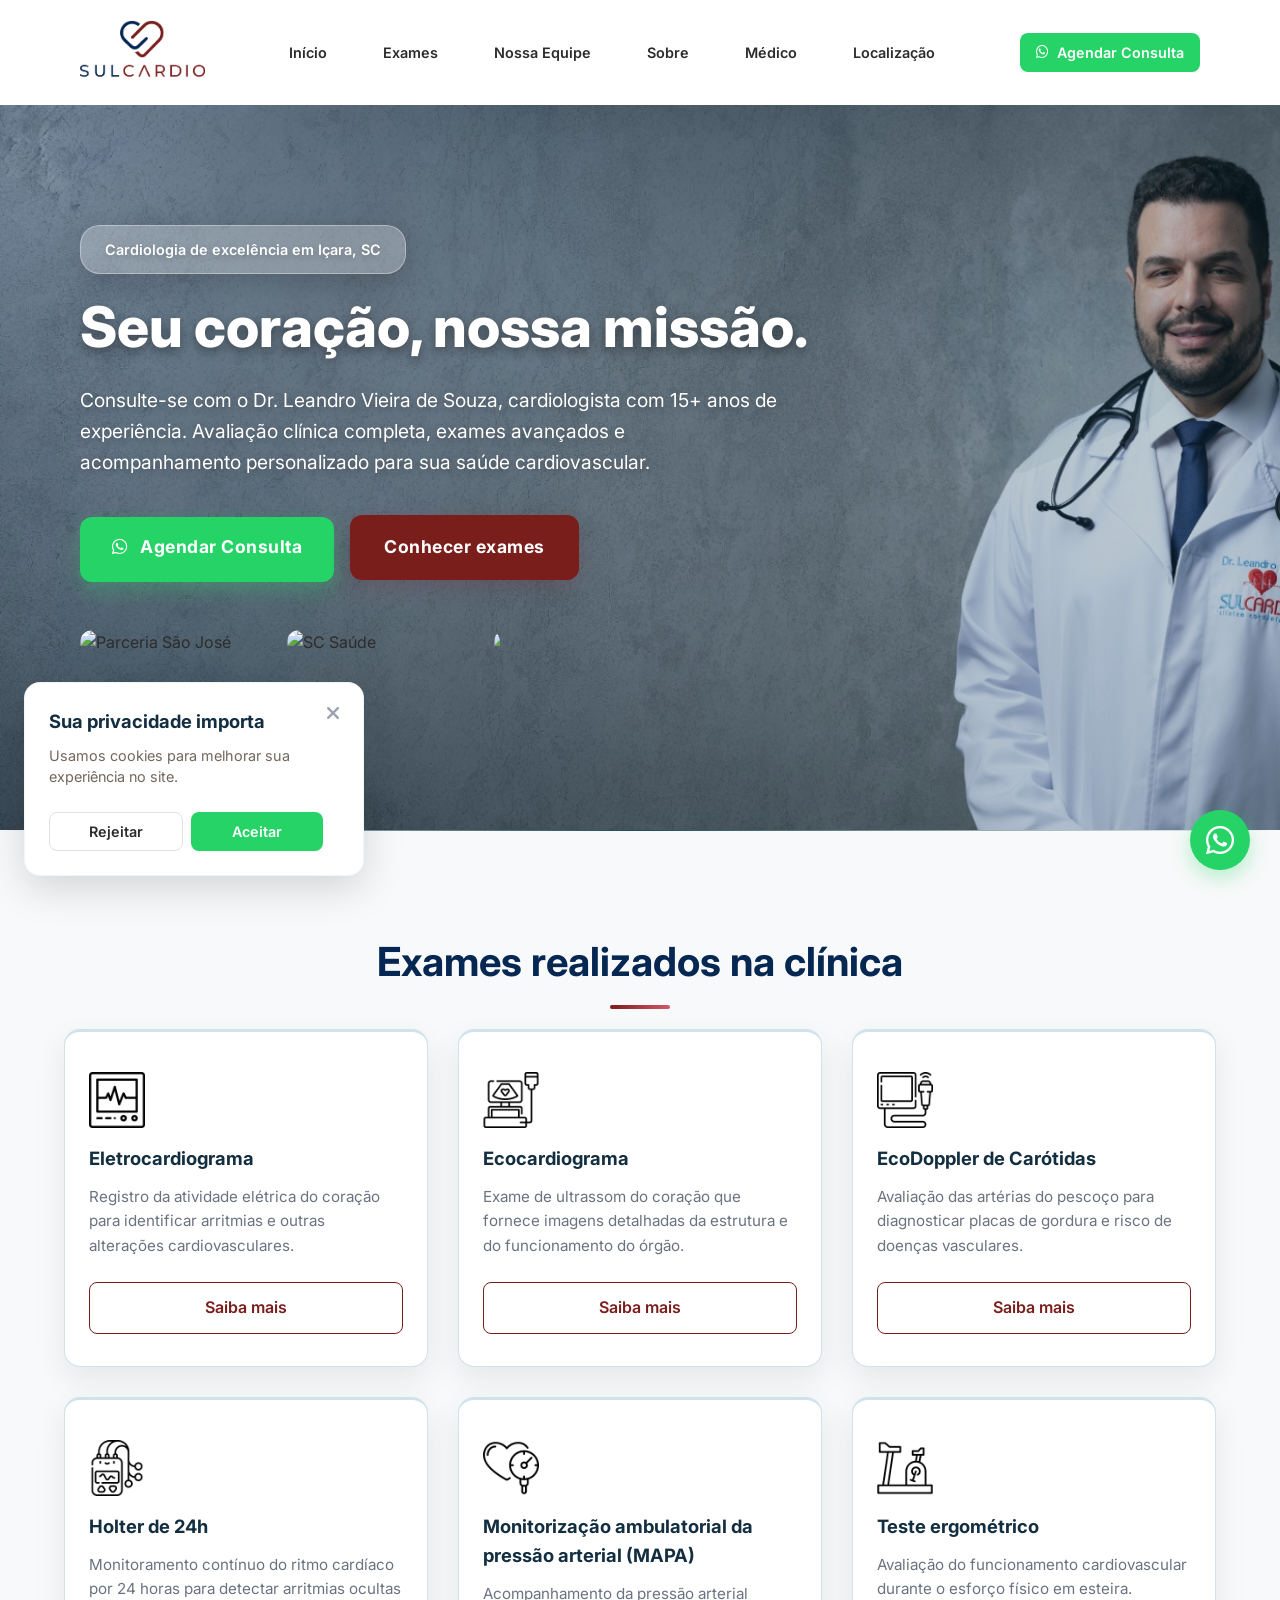
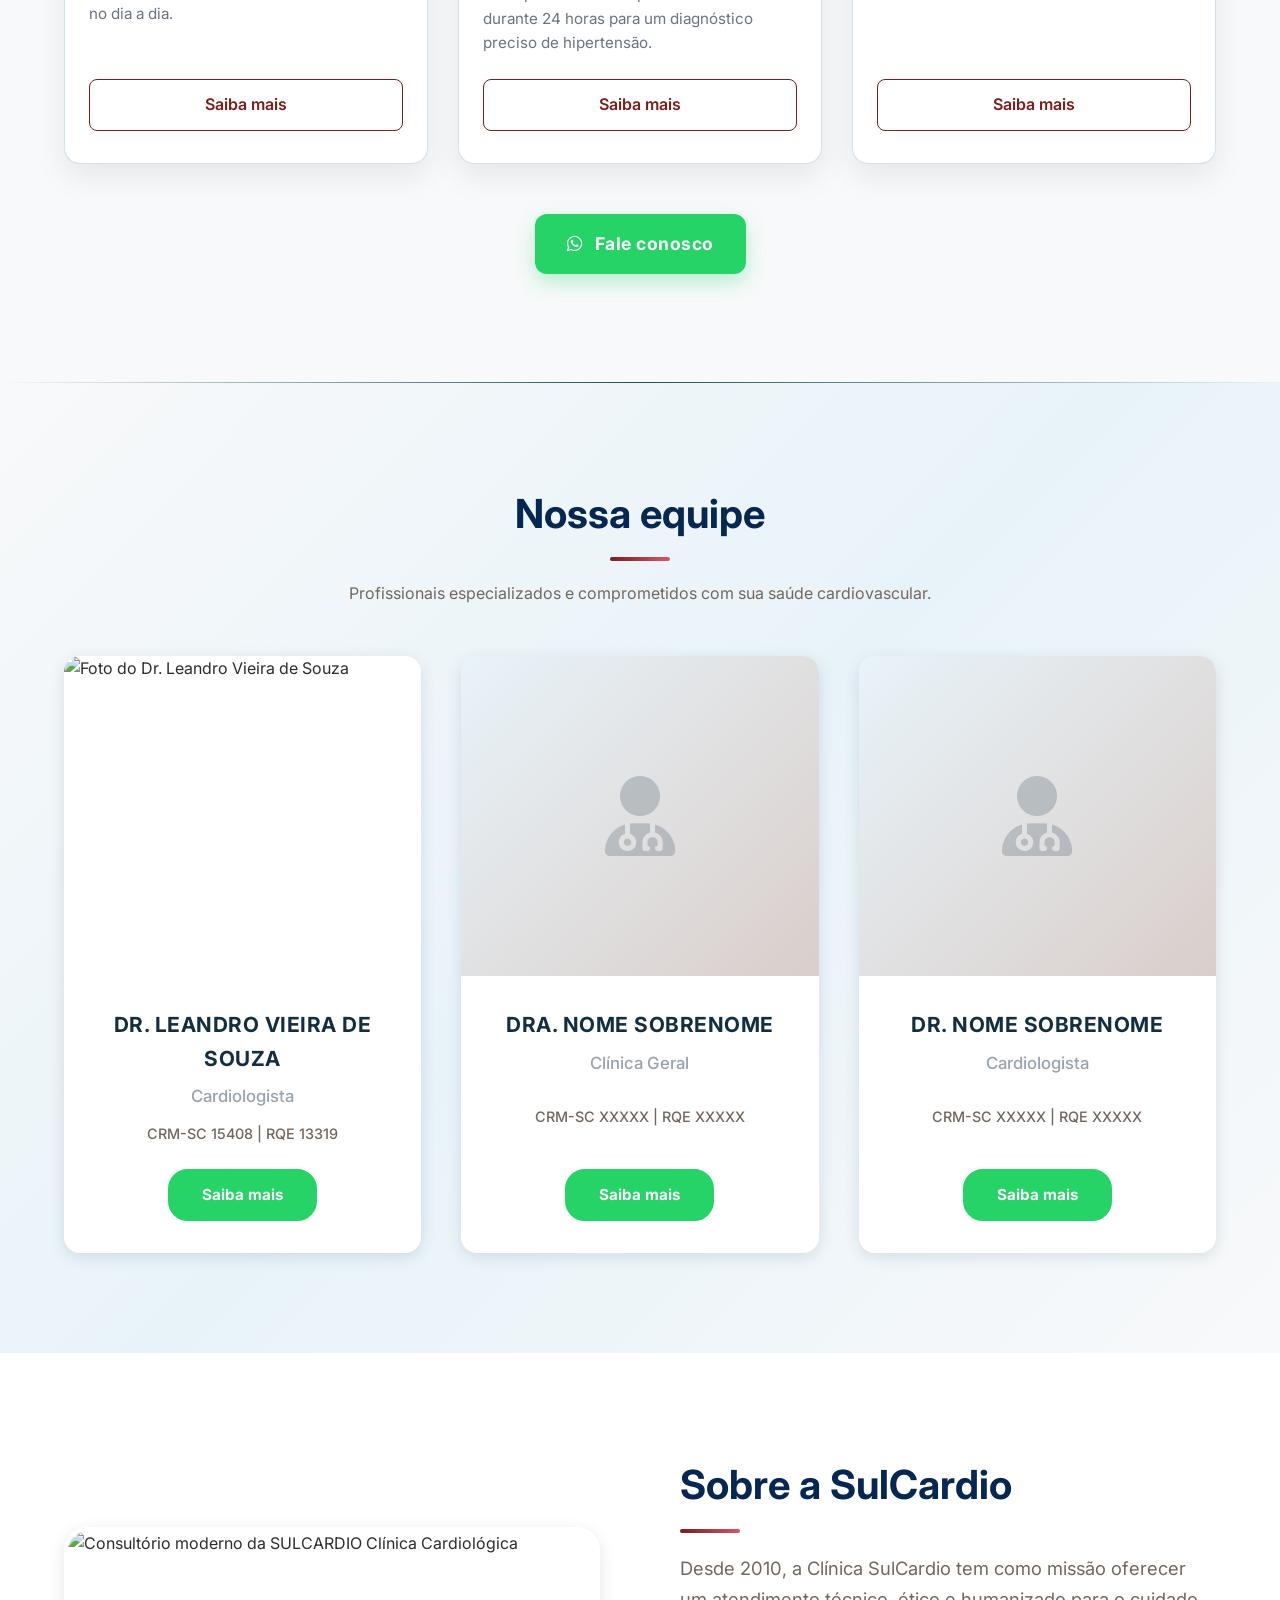
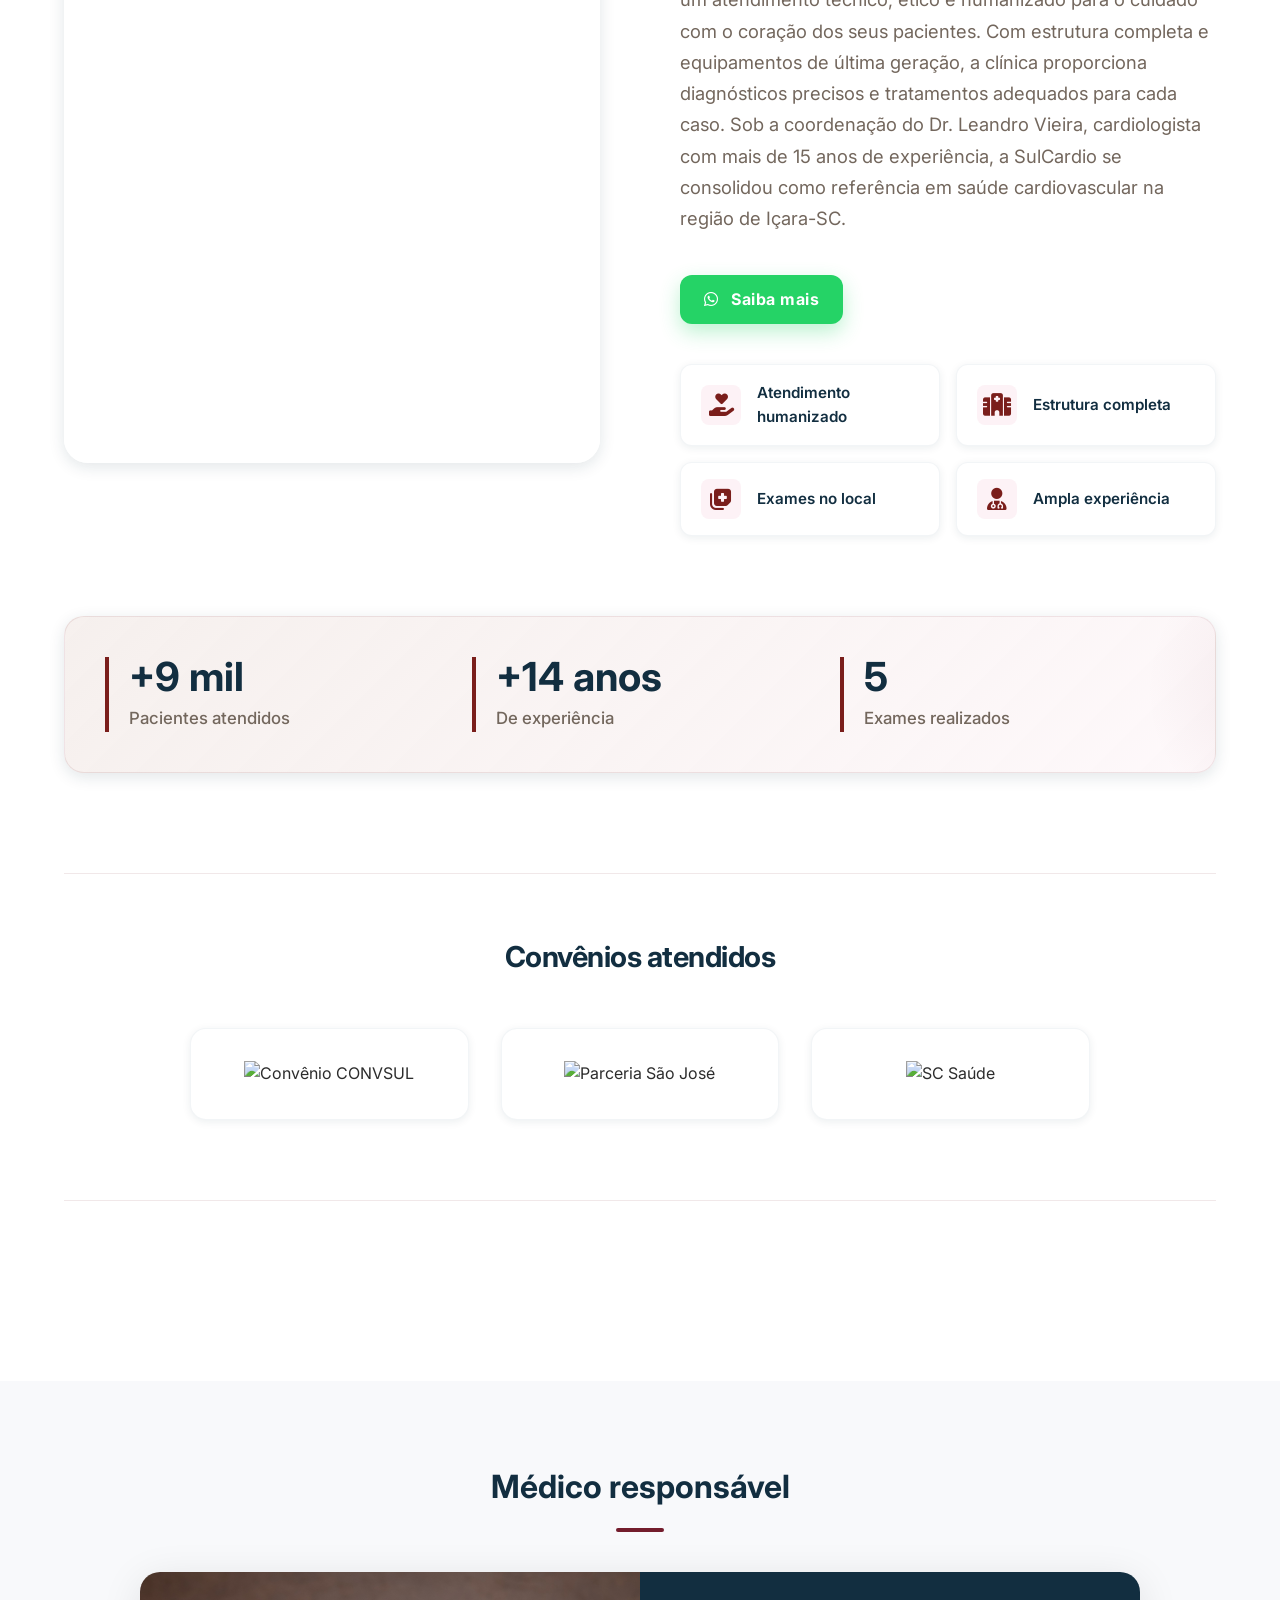
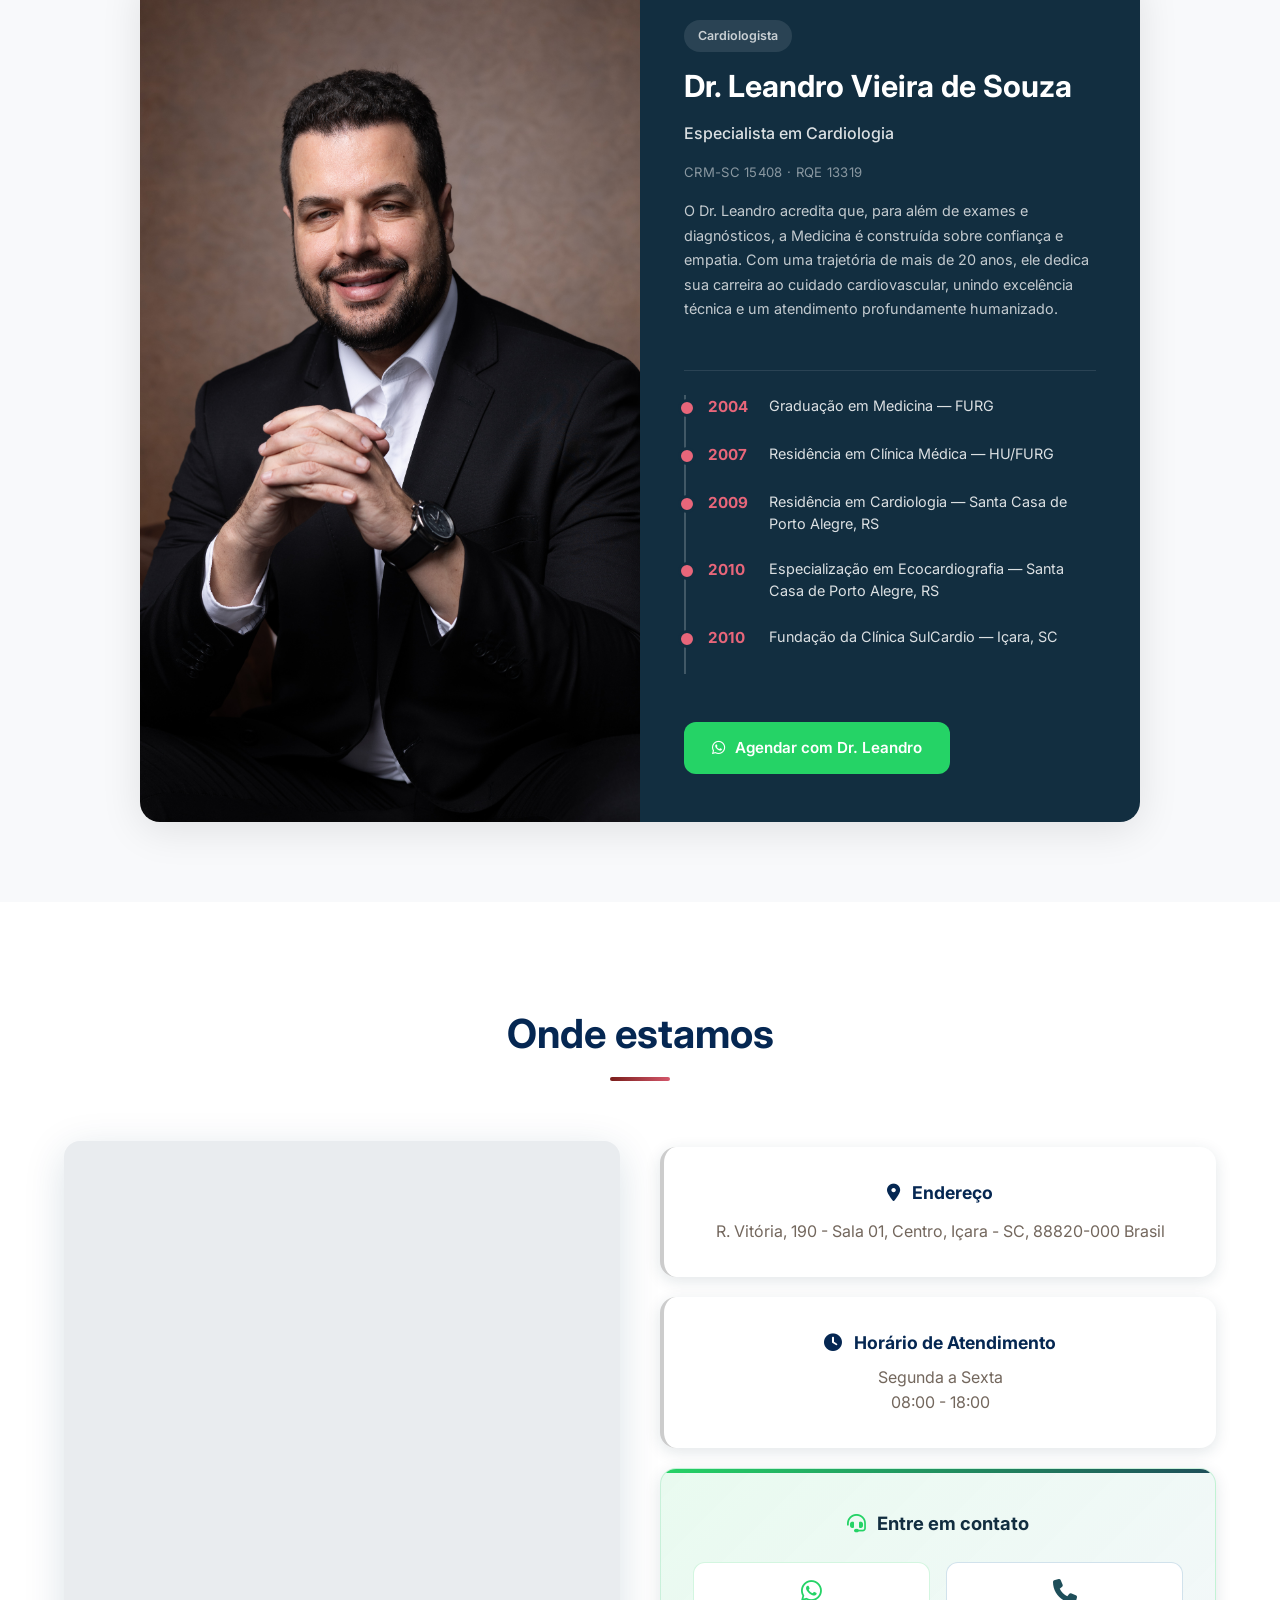
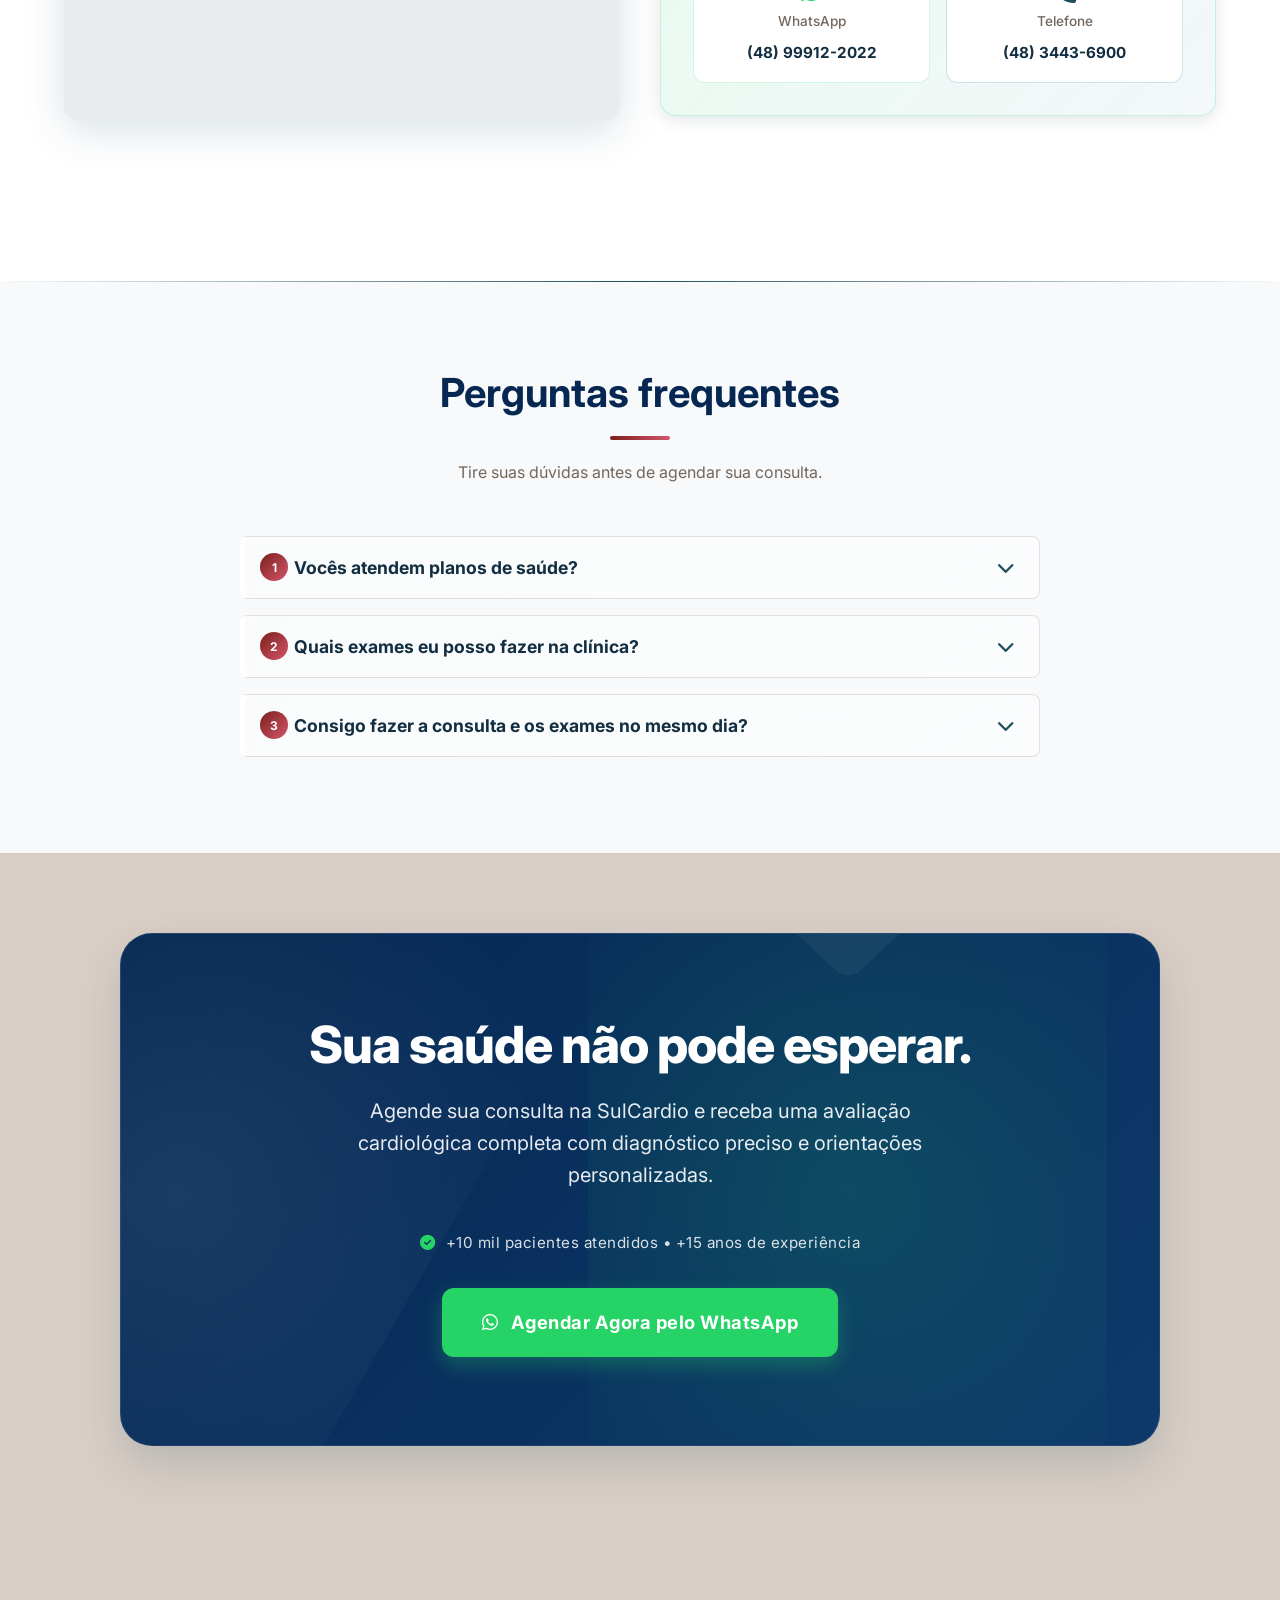
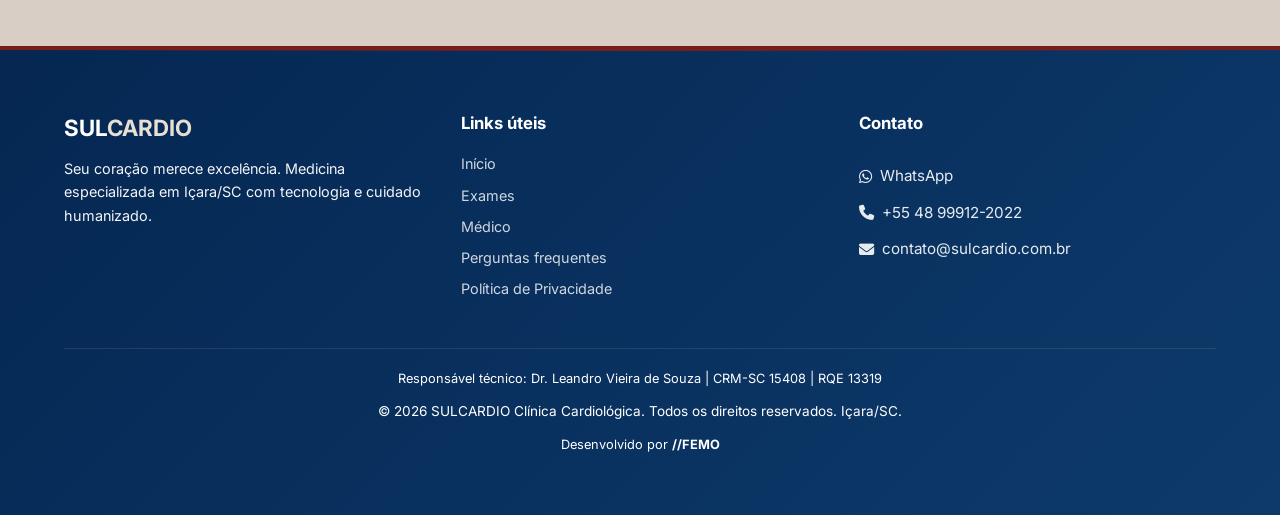
==== Site Clinica Leandro/index.html @ b6c9ee8d "Add files via upload" ====
<!DOCTYPE html>
<html lang="pt-BR">
<head>
    <meta charset="UTF-8">
    <meta name="viewport" content="width=device-width, initial-scale=1.0">
    <meta name="description" content="SULCARDIO Clínica Cardiológica em Içara/SC. Agende sua consulta ou exame (Ecocardiograma, Holter, MAPA) com o Dr. Leandro Vieira de Souza.">
    <meta name="keywords" content="Cardiologista, Clínica Cardiológica, Içara, SC, Ecocardiograma, Dr. Leandro Vieira de Souza, Consulta Cardiológica">
    <title>SULCARDIO Clínica Cardiológica | Içara - SC</title>
    
    <!-- Fontes do Google -->
    <link rel="preconnect" href="https://fonts.googleapis.com">
    <link rel="preconnect" href="https://fonts.gstatic.com" crossorigin>
    
    <!-- Otimização de Fonte: Preload do stylesheet e swap (LCP / FOUT) -->
    <link rel="preload" as="style" href="https://fonts.googleapis.com/css2?family=Inter:wght@300;400;600;700&display=swap">
    <link href="https://fonts.googleapis.com/css2?family=Inter:wght@300;400;600;700&display=swap" rel="stylesheet">
    
    <!-- Otimização de Ícones: Preload e carregamento assíncrono para não bloquear renderização -->
    <link rel="preload" as="style" href="https://cdnjs.cloudflare.com/ajax/libs/font-awesome/6.4.0/css/all.min.css">
    <link rel="stylesheet" href="https://cdnjs.cloudflare.com/ajax/libs/font-awesome/6.4.0/css/all.min.css" media="print" onload="this.media='all'">
    <noscript><link rel="stylesheet" href="https://cdnjs.cloudflare.com/ajax/libs/font-awesome/6.4.0/css/all.min.css"></noscript>
    
    <!-- Arquivo CSS Externo -->
    <link rel="stylesheet" href="style.css">

    <!-- Preload agressivo das imagens do carrossel para evitar delays -->
    <link rel="preload" as="image" href="CONVSUL.PNG" fetchpriority="high">
    <link rel="preload" as="image" href="SAOJOSE.PNG" fetchpriority="high">
    <link rel="preload" as="image" href="SCSAUDE.PNG" fetchpriority="high">

    <!-- Script para pré-carregar imagens do carrossel em cache e decodificar antecipadamente -->
    <script>
        // Pré-decodificar imagens para evitar delays de rendering
        async function preloadCarouselImages() {
            const images = ['CONVSUL.PNG', 'SAOJOSE.PNG', 'SCSAUDE.PNG'];
            for (const src of images) {
                const img = new Image();
                img.src = src;
                // Força decodificação antecipada se disponível
                if (img.decode) {
                    try {
                        await img.decode();
                    } catch (e) {
                        // Fallback se decode não for suportado
                        continue;
                    }
                }
            }
        }

        // Executar quando o DOM estiver pronto
        if (document.readyState === 'loading') {
            document.addEventListener('DOMContentLoaded', preloadCarouselImages);
        } else {
            preloadCarouselImages();
        }
    </script>

    <!-- Schema.org - Medical Business -->
    <script type="application/ld+json">
    {
      "@context": "https://schema.org",
      "@type": "MedicalBusiness",
      "name": "SULCARDIO Clínica Cardiológica",
      "url": "https://sulcardio.com.br",
      "telephone": "+55 48 99912-2022",
      "address": {
        "@type": "PostalAddress",
        "streetAddress": "Centro",
        "addressLocality": "Içara, SC",
        "addressRegion": "SC",
        "postalCode": "88810-000",
        "addressCountry": "BR"
      },
      "image": "https://sulcardio.com.br/logo.png",
      "description": "SULCARDIO Clínica Cardiológica em Içara/SC. Consultas e exames cardíacos especializados.",
      "medicalSpecialty": "Cardiology",
      "doctor": {
        "@type": "Physician",
        "name": "Dr. Leandro Vieira de Souza",
        "medicalSpecialty": "Cardiologia",
        "qualifications": [
          "Residência em Clínica Médica - FURG (2007)",
          "Residência em Cardiologia - Santa Casa de Porto Alegre, RS (2009)",
          "Especialização em Ecocardiografia - Santa Casa de Porto Alegre, RS (2010)"
        ]
      },
      "hasOfferingDescription": [
        {
          "@type": "MedicalProcedure",
          "name": "Ecocardiograma",
          "description": "Exame de ultrassom do coração"
        },
        {
          "@type": "MedicalProcedure",
          "name": "Eletrocardiograma (ECG)",
          "description": "Registro da atividade elétrica do coração"
        },
        {
          "@type": "MedicalProcedure",
          "name": "MAPA 24h",
          "description": "Monitorização ambulatorial da pressão arterial"
        },
        {
          "@type": "MedicalProcedure",
          "name": "Holter 24h",
          "description": "Monitoramento do ritmo cardíaco"
        },
        {
          "@type": "MedicalProcedure",
          "name": "Teste Ergométrico",
          "description": "Avaliação do funcionamento cardiovascular durante o esforço físico"
        },
        {
          "@type": "MedicalProcedure",
          "name": "EcoDoppler de Carótidas",
          "description": "Avaliação das artérias do pescoço para diagnosticar placas de gordura e risco de doenças vasculares"
        }
      ],
      "openingHoursSpecification": {
        "@type": "OpeningHoursSpecification",
        "dayOfWeek": ["Monday", "Tuesday", "Wednesday", "Thursday", "Friday"],
        "opens": "08:00",
        "closes": "18:00"
      }
    }
    </script>

    <!-- Schema.org - FAQ -->
    <script type="application/ld+json">
    {
      "@context": "https://schema.org",
      "@type": "FAQPage",
      "mainEntity": [
        {
          "@type": "Question",
          "name": "Vocês atendem planos de saúde?",
          "acceptedAnswer": {
            "@type": "Answer",
            "text": "Sim, atendemos consultas particulares e alguns convênios. Entre em contato pelo WhatsApp para verificar a cobertura do seu plano específico."
          }
        },
        {
          "@type": "Question",
          "name": "Quais exames eu posso fazer na clínica?",
          "acceptedAnswer": {
            "@type": "Answer",
            "text": "Realizamos Ecocardiograma, Eletrocardiograma (ECG), EcoDoppler de Carótidas, MAPA 24h, Holter 24h e Teste Ergométrico. Todos no mesmo local."
          }
        },
        {
          "@type": "Question",
          "name": "Consigo fazer a consulta e os exames no mesmo dia?",
          "acceptedAnswer": {
            "@type": "Answer",
            "text": "Sim! Dependendo da disponibilidade de agenda e do preparo exigido para o exame, você consegue resolver tudo na mesma visita."
          }
        }
      ]
    }
    </script>
</head>
<body>

    <!-- Cabeçalho / Navbar -->
    <header id="main-header">
        <nav class="navbar">
            <div class="logo">
                <img src="LOGOSULCARDIO.png" alt="Logo SULCARDIO" class="logo-img">
            </div>
            <ul class="nav-links" id="nav-links">
                <li><a href="#hero" class="js-scroll nav-item">Início</a></li>
                <li><a href="#servicos" class="js-scroll nav-item">Exames</a></li>
                <li><a href="#nossa-equipe" class="js-scroll nav-item">Nossa Equipe</a></li>
                <li><a href="#sobre" class="js-scroll nav-item">Sobre</a></li>
                <li><a href="#medico" class="js-scroll nav-item">Médico</a></li>
                <li><a href="#localizacao" class="js-scroll nav-item">Localização</a></li>
            </ul>
            <a href="https://wa.me/5548999122022?text=Olá!%20Gostaria%20de%20agendar%20uma%20consulta%20na%20SULCARDIO." target="_blank" rel="noopener noreferrer" class="btn-nav-whatsapp" aria-label="Enviar mensagem no WhatsApp para agendamento"><i class="fab fa-whatsapp" aria-hidden="true"></i> Agendar Consulta</a>
            <button class="hamburger" id="hamburger" aria-label="Abrir menu de navegação" aria-expanded="false">
                <i class="fas fa-bars" aria-hidden="true"></i>
            </button>
        </nav>
    </header>

    <main>
        <!-- 1. Hero -->
        <section id="hero" style="background-image: url('BANNERSULCARDIO.jpg'); background-size: cover; background-position: center;">
            <div class="hero-overlay"></div>
            <div class="hero-container">
                <div class="hero-content">
                    <span class="hero-badge">Cardiologia de excelência em Içara, SC</span>
                    <h1>Seu coração, nossa missão.</h1>
                    <p>Consulte-se com o Dr. Leandro Vieira de Souza, cardiologista com 15+ anos de experiência. Avaliação clínica completa, exames avançados e acompanhamento personalizado para sua saúde cardiovascular.</p>
                    <div class="hero-buttons">
                        <a href="#agendar" class="btn-whatsapp js-scroll" aria-label="Ir para a seção de agendamento no WhatsApp"><i class="fab fa-whatsapp" aria-hidden="true"></i> Agendar Consulta</a>
                        <a href="#servicos" class="btn-outline js-scroll">Conhecer exames</a>
                    </div>

                    <!-- Peek Carousel Automático -->
                    <div class="peek-carousel">
                        <div class="carousel-track" id="carouselTrack">
                            <img src="CONVSUL.PNG" alt="Convênio CONVSUL" decoding="async">
                            <img src="SAOJOSE.PNG" alt="Parceria São José" decoding="async">
                            <img src="SCSAUDE.PNG" alt="SC Saúde" decoding="async">
                            <img src="CONVSUL.PNG" alt="Convênio CONVSUL" decoding="async">
                        </div>
                    </div>
                </div>
            </div>
        </section>

        <!-- 4. Exames Realizados na Clínica -->
        <section id="servicos">
            <h2 class="section-title">Exames realizados na clínica</h2>

            <div class="services-grid">
                <div class="service-card">
                    <h3><img src="eletrocardiograma.png" alt="Eletrocardiograma" class="icon-service-img"> Eletrocardiograma</h3>
                    <p>Registro da atividade elétrica do coração para identificar arritmias e outras alterações cardiovasculares.</p>
                    <div class="service-card-action">
                        <a href="https://wa.me/5548999122022?text=Olá,%20gostaria%20de%20saber%20mais%20sobre%20o%20exame%20de%20Eletrocardiograma." target="_blank" rel="noopener noreferrer" class="btn-saiba-mais" aria-label="Saber mais sobre Eletrocardiograma via WhatsApp">
                            Saiba mais
                        </a>
                    </div>
                </div>
                <div class="service-card">
                    <h3><img src="ecocardiograma.png" alt="Ecocardiograma" class="icon-service-img"> Ecocardiograma</h3>
                    <p>Exame de ultrassom do coração que fornece imagens detalhadas da estrutura e do funcionamento do órgão.</p>
                    <div class="service-card-action">
                        <a href="https://wa.me/5548999122022?text=Olá,%20gostaria%20de%20saber%20mais%20sobre%20o%20exame%20de%20Ecocardiograma." target="_blank" rel="noopener noreferrer" class="btn-saiba-mais" aria-label="Saber mais sobre Ecocardiograma via WhatsApp">
                            Saiba mais
                        </a>
                    </div>
                </div>
                <div class="service-card">
                    <h3><img src="ecodoppler.png" alt="EcoDoppler de Carótidas" class="icon-service-img"> EcoDoppler de Carótidas</h3>
                    <p>Avaliação das artérias do pescoço para diagnosticar placas de gordura e risco de doenças vasculares.</p>
                    <div class="service-card-action">
                        <a href="https://wa.me/5548999122022?text=Olá,%20gostaria%20de%20saber%20mais%20sobre%20o%20exame%20de%20EcoDoppler%20de%20Carótidas." target="_blank" rel="noopener noreferrer" class="btn-saiba-mais" aria-label="Saber mais sobre EcoDoppler de Carótidas via WhatsApp">
                            Saiba mais
                        </a>
                    </div>
                </div>
                <div class="service-card">
                    <h3><img src="holter.png" alt="Holter de 24h" class="icon-service-img"> Holter de 24h</h3>
                    <p>Monitoramento contínuo do ritmo cardíaco por 24 horas para detectar arritmias ocultas no dia a dia.</p>
                    <div class="service-card-action">
                        <a href="https://wa.me/5548999122022?text=Olá,%20gostaria%20de%20saber%20mais%20sobre%20o%20exame%20Holter%20de%2024h." target="_blank" rel="noopener noreferrer" class="btn-saiba-mais" aria-label="Saber mais sobre Holter de 24h via WhatsApp">
                            Saiba mais
                        </a>
                    </div>
                </div>
                <div class="service-card">
                    <h3><img src="pressao.png" alt="Monitorização ambulatorial da pressão arterial (MAPA)" class="icon-service-img"> Monitorização ambulatorial da pressão arterial (MAPA)</h3>
                    <p>Acompanhamento da pressão arterial durante 24 horas para um diagnóstico preciso de hipertensão.</p>
                    <div class="service-card-action">
                        <a href="https://wa.me/5548999122022?text=Olá,%20gostaria%20de%20saber%20mais%20sobre%20o%20exame%20MAPA." target="_blank" rel="noopener noreferrer" class="btn-saiba-mais" aria-label="Saber mais sobre MAPA via WhatsApp">
                            Saiba mais
                        </a>
                    </div>
                </div>
                <div class="service-card">
                    <h3><img src="ergometrico.png" alt="Teste ergométrico" class="icon-service-img"> Teste ergométrico</h3>
                    <p>Avaliação do funcionamento cardiovascular durante o esforço físico em esteira.</p>
                    <div class="service-card-action">
                        <a href="https://wa.me/5548999122022?text=Olá,%20gostaria%20de%20saber%20mais%20sobre%20o%20Teste%20Ergométrico." target="_blank" rel="noopener noreferrer" class="btn-saiba-mais" aria-label="Saber mais sobre Teste Ergométrico via WhatsApp">
                            Saiba mais
                        </a>
                    </div>
                </div>
            </div>

            <div style="text-align: center; margin-top: 50px;">
                <a href="https://wa.me/5548999122022?text=Olá! Gostaria de saber mais sobre os exames disponíveis na SULCARDIO." target="_blank" rel="noopener noreferrer" class="btn-whatsapp" aria-label="Fale conosco pelo WhatsApp sobre os exames">
                    <i class="fab fa-whatsapp" aria-hidden="true"></i> Fale conosco
                </a>
            </div>
        </section>

        <!-- 4.5 Nossa Equipe -->
        <section id="nossa-equipe">
            <h2 class="section-title">Nossa equipe</h2>
            <p class="section-subtitle">Profissionais especializados e comprometidos com sua saúde cardiovascular.</p>

            <div class="team-grid-container">
                <div class="team-card-new">
                    <img src="LEANDRO.JPG" alt="Foto do Dr. Leandro Vieira de Souza" class="team-card-image">
                    <div class="team-card-content">
                        <h3 class="team-card-name">Dr. Leandro Vieira de Souza</h3>
                        <p class="team-card-specialty">Cardiologista</p>
                        <p class="team-card-credentials">CRM-SC 15408 | RQE 13319</p>
                        <a href="https://wa.me/5548999122022?text=Olá! Gostaria de agendar uma consulta com o Dr. Leandro Vieira de Souza." target="_blank" rel="noopener noreferrer" class="btn-saiba-mais-team">Saiba mais</a>
                    </div>
                </div>

                <div class="team-card-new">
                    <div class="team-card-placeholder" aria-label="Foto da profissional">
                        <i class="fas fa-user-md" aria-hidden="true"></i>
                    </div>
                    <div class="team-card-content">
                        <h3 class="team-card-name">Dra. Nome Sobrenome</h3>
                        <p class="team-card-specialty">Clínica Geral</p>
                        <p class="team-card-credentials">CRM-SC XXXXX | RQE XXXXX</p>
                        <a href="https://wa.me/5548999122022?text=Olá! Gostaria de agendar uma consulta com a Dra." target="_blank" rel="noopener noreferrer" class="btn-saiba-mais-team">Saiba mais</a>
                    </div>
                </div>

                <div class="team-card-new">
                    <div class="team-card-placeholder" aria-label="Foto do profissional">
                        <i class="fas fa-user-md" aria-hidden="true"></i>
                    </div>
                    <div class="team-card-content">
                        <h3 class="team-card-name">Dr. Nome Sobrenome</h3>
                        <p class="team-card-specialty">Cardiologista</p>
                        <p class="team-card-credentials">CRM-SC XXXXX | RQE XXXXX</p>
                        <a href="https://wa.me/5548999122022?text=Olá! Gostaria de agendar uma consulta com o Dr." target="_blank" rel="noopener noreferrer" class="btn-saiba-mais-team">Saiba mais</a>
                    </div>
                </div>
            </div>
        </section>

        <!-- 5. Sobre a Clínica -->
        <section id="sobre">
            <div class="sobre-container">
                <!-- 1. Bloco Principal -->
                <div class="sobre-main-grid">
                    <div class="sobre-image-wrapper">
                        <img src="CONSULTORIO.JPEG" alt="Consultório moderno da SULCARDIO Clínica Cardiológica" class="sobre-main-img" loading="lazy">
                    </div>
                    <div class="sobre-content">
                        <h2 class="section-title left-align">Sobre a SulCardio</h2>
                        <p class="sobre-text">Desde 2010, a Clínica SulCardio tem como missão oferecer um atendimento técnico, ético e humanizado para o cuidado com o coração dos seus pacientes. Com estrutura completa e equipamentos de última geração, a clínica proporciona diagnósticos precisos e tratamentos adequados para cada caso. Sob a coordenação do Dr. Leandro Vieira, cardiologista com mais de 15 anos de experiência, a SulCardio se consolidou como referência em saúde cardiovascular na região de Içara-SC.</p>

                        <a href="https://wa.me/5548999122022?text=Olá! Gostaria de conhecer mais sobre a SULCARDIO Clínica Cardiológica." target="_blank" rel="noopener noreferrer" class="btn-whatsapp" style="display: inline-block; margin-bottom: 32px; padding: 12px 24px; font-size: 1rem;" aria-label="Fale conosco pelo WhatsApp sobre a clínica">
                            <i class="fab fa-whatsapp" aria-hidden="true"></i> Saiba mais
                        </a>

                        <!-- 2. Destaques (Mini-cards horizontais) -->
                        <div class="sobre-features-grid">
                            <div class="feature-mini-card">
                                <i class="fas fa-hand-holding-heart" aria-hidden="true"></i>
                                <span>Atendimento humanizado</span>
                            </div>
                            <div class="feature-mini-card">
                                <i class="fas fa-hospital" aria-hidden="true"></i>
                                <span>Estrutura completa</span>
                            </div>
                            <div class="feature-mini-card">
                                <i class="fas fa-notes-medical" aria-hidden="true"></i>
                                <span>Exames no local</span>
                            </div>
                            <div class="feature-mini-card">
                                <i class="fas fa-user-md" aria-hidden="true"></i>
                                <span>Ampla experiência</span>
                            </div>
                        </div>
                    </div>
                </div>

                <!-- 4. Prova Social -->
                <div class="sobre-stats-bar">
                    <div class="stat-box">
                        <span class="stat-number" data-target="10" data-suffix=" mil">+0 mil</span>
                        <span class="stat-text">Pacientes atendidos</span>
                    </div>
                    <div class="stat-box">
                        <span class="stat-number" data-target="15" data-suffix=" anos">+0 anos</span>
                        <span class="stat-text">De experiência</span>
                    </div>
                    <div class="stat-box">
                        <span class="stat-number" data-target="6" data-suffix="">0</span>
                        <span class="stat-text">Exames realizados</span>
                    </div>
                </div>

                <!-- 3. Convênios Atendidos -->
                <div class="convênios-section">
                    <h3 class="convênios-title">Convênios atendidos</h3>
                    <div class="convênios-grid">
                        <div class="convênio-card">
                            <img src="CONVSUL.PNG" alt="Convênio CONVSUL" class="convênio-logo">
                        </div>
                        <div class="convênio-card">
                            <img src="SAOJOSE.PNG" alt="Parceria São José" class="convênio-logo">
                        </div>
                        <div class="convênio-card">
                            <img src="SCSAUDE.PNG" alt="SC Saúde" class="convênio-logo">
                        </div>
                    </div>
                </div>

                <!-- Elfsight Google Reviews -->
                <div style="margin-top: 80px; padding-top: 80px; border-top: 1px solid rgba(115,29,44,0.1);">
                    <script src="https://elfsightcdn.com/platform.js" async></script>
                    <div class="elfsight-app-9b70dd23-f9bf-4ed8-bdd2-f0bb11ddcf8d" data-elfsight-app-lazy></div>
                </div>

            </div>
        </section>

        <!-- 6. Sobre o Médico -->
        <section id="medico">
            <h2 class="medico-section-title">Médico responsável</h2>

            <div class="medico-card">
                <div class="medico-image">
                    <img src="LEANDRO.jpg" alt="Dr. Leandro Vieira de Souza, Cardiologista">
                </div>

                <div class="medico-content">
                    <span class="medico-badge">Cardiologista</span>

                    <h3 class="medico-name">Dr. Leandro Vieira de Souza</h3>

                    <p class="medico-specialty">Especialista em Cardiologia</p>

                    <p class="medico-crm">CRM-SC 15408 · RQE 13319</p>

                    <p class="medico-bio-short">O Dr. Leandro acredita que, para além de exames e diagnósticos, a Medicina é construída sobre confiança e empatia. Com uma trajetória de mais de 20 anos, ele dedica sua carreira ao cuidado cardiovascular, unindo excelência técnica e um atendimento profundamente humanizado.</p>

                    <div class="medico-timeline">
                        <div class="timeline-item">
                            <span class="timeline-year">2004</span>
                            <span class="timeline-text">Graduação em Medicina — FURG</span>
                        </div>
                        <div class="timeline-item">
                            <span class="timeline-year">2007</span>
                            <span class="timeline-text">Residência em Clínica Médica — HU/FURG</span>
                        </div>
                        <div class="timeline-item">
                            <span class="timeline-year">2009</span>
                            <span class="timeline-text">Residência em Cardiologia — Santa Casa de Porto Alegre, RS</span>
                        </div>
                        <div class="timeline-item">
                            <span class="timeline-year">2010</span>
                            <span class="timeline-text">Especialização em Ecocardiografia — Santa Casa de Porto Alegre, RS</span>
                        </div>
                        <div class="timeline-item">
                            <span class="timeline-year">2010</span>
                            <span class="timeline-text">Fundação da Clínica SulCardio — Içara, SC</span>
                        </div>
                    </div>

                    <a href="https://wa.me/5548999122022" target="_blank" rel="noopener noreferrer" class="btn-agendar-medico">
                        <i class="fab fa-whatsapp"></i> Agendar com Dr. Leandro
                    </a>
                </div>
            </div>
        </section>

        <!-- 8. Localização -->
        <section id="localizacao">
            <h2 class="section-title">Onde estamos</h2>

            <div style="display: grid; grid-template-columns: 1fr 1fr; gap: 40px; max-width: 1200px; margin: 0 auto; align-items: center; margin-top: 60px; margin-bottom: 60px;">
                <!-- Mapa -->
                <div class="map-placeholder" style="height: 580px; margin: 0; max-width: 100%;">
                    <iframe src="https://www.google.com/maps/embed?pb=!1m18!1m12!1m3!1d3476.089!2d-49.23647!3d-28.937045!2m3!1f0!2f0!3f0!3m2!1i1024!2i768!4f13.1!3m3!1m2!1s0x94c02a1b1b1b1b1b%3A0x1b1b1b1b1b1b1b!2sR.%20Vit%C3%B3ria%2C%20190%20-%20Centro%2C%20I%C3%A7ara%20-%20SC%2C%2088820-000!5e0!3m2!1spt-BR!2sbr!4v1682000000000" width="100%" height="100%" style="border:0;" allowfullscreen="" loading="lazy" referrerpolicy="no-referrer-when-downgrade"></iframe>
                </div>

                <!-- Informações -->
                <div>
                    <div style="background: var(--white); padding: 32px; border-radius: 16px; box-shadow: var(--shadow-depth-2); margin-bottom: 20px; border-left: 4px solid #ccc;">
                        <h4 style="color: #052752; font-size: 1.1rem; margin-bottom: 12px;"><i class="fas fa-map-marker-alt" style="color: #052752; margin-right: 12px;"></i>Endereço</h4>
                        <p style="margin: 0; color: var(--text-light); line-height: 1.6;">R. Vitória, 190 - Sala 01, Centro, Içara - SC, 88820-000 Brasil</p>
                    </div>

                    <div style="background: var(--white); padding: 32px; border-radius: 16px; box-shadow: var(--shadow-depth-2); margin-bottom: 20px; border-left: 4px solid #ccc;">
                        <h4 style="color: #052752; font-size: 1.1rem; margin-bottom: 8px;"><i class="fas fa-clock" style="color: #052752; margin-right: 12px;"></i>Horário de Atendimento</h4>
                        <p style="margin: 0; color: var(--text-light);">Segunda a Sexta<br>08:00 - 18:00</p>
                    </div>

                    <div style="background: linear-gradient(135deg, rgba(37,211,102,0.1) 0%, rgba(28,110,158,0.05) 100%); padding: 32px; border-radius: 16px; box-shadow: var(--shadow-depth-2); border: 1px solid rgba(37,211,102,0.2); position: relative; overflow: hidden;">
                        <div style="position: absolute; top: 0; left: 0; right: 0; height: 4px; background: linear-gradient(90deg, #25D366 0%, var(--secondary-blue) 100%);"></div>
                        <h4 style="color: var(--primary-blue); font-size: 1.15rem; margin-bottom: 24px; margin-top: 8px;"><i class="fas fa-headset" style="color: #25D366; margin-right: 12px;"></i>Entre em contato</h4>
                        <div style="display: grid; grid-template-columns: 1fr 1fr; gap: 16px;">
                            <a href="https://wa.me/5548999122022" target="_blank" rel="noopener noreferrer" style="background: var(--white); padding: 16px; border-radius: 12px; border: 1px solid rgba(37,211,102,0.2); text-decoration: none; display: flex; flex-direction: column; align-items: center; gap: 8px; transition: all 0.3s; text-align: center;">
                                <i class="fab fa-whatsapp" style="color: #25D366; font-size: 1.5rem;"></i>
                                <span style="color: var(--text-light); font-size: 0.85rem; font-weight: 500;">WhatsApp</span>
                                <span style="color: var(--primary-blue); font-weight: 700; font-size: 0.95rem;">(48) 99912-2022</span>
                            </a>
                            <a href="tel:+554834436900" style="background: var(--white); padding: 16px; border-radius: 12px; border: 1px solid rgba(28,110,158,0.2); text-decoration: none; display: flex; flex-direction: column; align-items: center; gap: 8px; transition: all 0.3s; text-align: center;">
                                <i class="fas fa-phone" style="color: var(--secondary-blue); font-size: 1.5rem;"></i>
                                <span style="color: var(--text-light); font-size: 0.85rem; font-weight: 500;">Telefone</span>
                                <span style="color: var(--primary-blue); font-weight: 700; font-size: 0.95rem;">(48) 3443-6900</span>
                            </a>
                        </div>
                    </div>
                </div>
            </div>
        </section>

        <!-- 9. FAQ -->
        <section id="faq">
            <h2 class="section-title">Perguntas frequentes</h2>
            <p class="section-subtitle">Tire suas dúvidas antes de agendar sua consulta.</p>
            
            <div class="faq-container">
                <div class="faq-item">
                    <button class="faq-question" aria-expanded="false" aria-controls="faq-answer-1" id="faq-question-1">
                        <h4>Vocês atendem planos de saúde?</h4>
                        <i class="fas fa-chevron-down" aria-hidden="true"></i>
                    </button>
                    <div class="faq-answer" id="faq-answer-1" role="region" aria-labelledby="faq-question-1">
                        <p>Sim, atendemos consultas particulares e alguns convênios. Entre em contato pelo WhatsApp para verificar a cobertura do seu plano específico.</p>
                    </div>
                </div>
                <div class="faq-item">
                    <button class="faq-question" aria-expanded="false" aria-controls="faq-answer-2" id="faq-question-2">
                        <h4>Quais exames eu posso fazer na clínica?</h4>
                        <i class="fas fa-chevron-down" aria-hidden="true"></i>
                    </button>
                    <div class="faq-answer" id="faq-answer-2" role="region" aria-labelledby="faq-question-2">
                        <p>Realizamos Ecocardiograma, Eletrocardiograma (ECG), EcoDoppler de Carótidas, MAPA 24h, Holter 24h e Teste Ergométrico. Todos no mesmo local.</p>
                    </div>
                </div>
                <div class="faq-item">
                    <button class="faq-question" aria-expanded="false" aria-controls="faq-answer-3" id="faq-question-3">
                        <h4>Consigo fazer a consulta e os exames no mesmo dia?</h4>
                        <i class="fas fa-chevron-down" aria-hidden="true"></i>
                    </button>
                    <div class="faq-answer" id="faq-answer-3" role="region" aria-labelledby="faq-question-3">
                        <p>Sim! Dependendo da disponibilidade de agenda e do preparo exigido para o exame, você consegue resolver tudo na mesma visita.</p>
                    </div>
                </div>
            </div>
        </section>

        <!-- 10. CTA Final -->
        <section id="cta-final">
            <div class="cta-container">
                <h2>Sua saúde não pode esperar.</h2>
                <p>Agende sua consulta na SulCardio e receba uma avaliação cardiológica completa com diagnóstico preciso e orientações personalizadas.</p>

                <p style="color: rgba(255,255,255,0.85); font-size: 0.95rem; margin-bottom: 32px; letter-spacing: 0.5px;">
                    <i class="fas fa-check-circle" style="color: var(--accent-green); margin-right: 6px;"></i>
                    +10 mil pacientes atendidos &bull; +15 anos de experiência
                </p>

                <a href="https://wa.me/5548999122022?text=Olá!%20Gostaria%20de%20agendar%20uma%20consulta%20na%20SULCARDIO." target="_blank" rel="noopener noreferrer" class="btn-whatsapp" id="agendar" aria-label="Iniciar conversa no WhatsApp para agendar sua consulta">
                    <i class="fab fa-whatsapp" aria-hidden="true"></i> Agendar Agora pelo WhatsApp
                </a>
            </div>
        </section>
    </main>

    <!-- Rodapé -->
    <footer>
        <div class="footer-grid">
            <!-- Coluna 1: Logo e Descrição -->
            <div class="footer-section">
                <h4 style="font-size: 1.4rem; margin-bottom: 12px;">SUL<span style="color: var(--accent-light);">CARDIO</span></h4>
                <p>Seu coração merece excelência. Medicina especializada em Içara/SC com tecnologia e cuidado humanizado.</p>
            </div>

            <!-- Coluna 2: Links Úteis -->
            <div class="footer-section">
                <h4>Links úteis</h4>
                <ul>
                    <li><a href="#hero">Início</a></li>
                    <li><a href="#servicos">Exames</a></li>
                    <li><a href="#medico">Médico</a></li>
                    <li><a href="#faq">Perguntas frequentes</a></li>
                    <li><a href="politica-de-privacidade.html">Política de Privacidade</a></li>
                </ul>
            </div>

            <!-- Coluna 3: Contato -->
            <div class="footer-section footer-contact">
                <h4>Contato</h4>
                <a href="https://wa.me/5548999122022" target="_blank" rel="noopener noreferrer">
                    <i class="fab fa-whatsapp" aria-hidden="true"></i> WhatsApp
                </a>
                <a href="tel:+5548999122022">
                    <i class="fas fa-phone" aria-hidden="true"></i> +55 48 99912-2022
                </a>
                <a href="mailto:contato@sulcardio.com.br">
                    <i class="fas fa-envelope" aria-hidden="true"></i> contato@sulcardio.com.br
                </a>
            </div>
        </div>

        <div class="footer-bottom">
            <p style="margin-bottom: 12px; font-size: 0.8rem;">Responsável técnico: Dr. Leandro Vieira de Souza | CRM-SC 15408 | RQE 13319</p>
            <p>&copy; 2026 SULCARDIO Clínica Cardiológica. Todos os direitos reservados. Içara/SC.</p>
            <p style="margin-top: 12px; font-size: 0.8rem;">Desenvolvido por <a href="https://femo.com.br/" target="_blank" rel="noopener noreferrer" style="color: var(--white); text-decoration: none; font-weight: 600; transition: opacity 0.3s;"><strong>//FEMO</strong></a></p>
        </div>
    </footer>

    <!-- Modals dos Exames -->
    <div id="modal-exame" class="modal-exame" role="dialog" aria-hidden="true">
        <div class="modal-overlay"></div>
        <div class="modal-content">
            <div class="modal-header">
                <button class="modal-close" aria-label="Fechar modal">
                    <i class="fas fa-times"></i>
                </button>
                <h3 id="modal-title"></h3>
                <p id="modal-description"></p>
            </div>
            <div class="modal-body">
                <div class="modal-details" id="modal-details"></div>
                <div class="modal-buttons">
                    <a href="#" class="btn-modal-whatsapp" id="modal-btn-whatsapp" target="_blank" rel="noopener noreferrer">
                        <i class="fab fa-whatsapp"></i> Agendar pelo WhatsApp
                    </a>
                    <a href="tel:+554834436900" class="btn-modal-phone">
                        <i class="fas fa-phone"></i> Agendar por Ligação
                    </a>
                </div>
            </div>
        </div>
    </div>

    <!-- Botão Flutuante do WhatsApp -->
    <a href="https://wa.me/5548999122022?text=Olá!%20Gostaria%20de%20agendar%20uma%20consulta%20na%20SULCARDIO." target="_blank" rel="noopener noreferrer" class="float-wa" aria-label="Falar pelo WhatsApp">
        <i class="fab fa-whatsapp" aria-hidden="true"></i>
    </a>

    <!-- Banner de Consentimento LGPD -->
    <div id="cookie-banner" role="dialog" aria-labelledby="cookie-title">
      <button id="cookie-close" class="cookie-close-btn" aria-label="Fechar">
        <i class="fas fa-times" aria-hidden="true"></i>
      </button>

      <div class="cookie-content">
        <h2 id="cookie-title">Sua privacidade importa</h2>
        <p class="cookie-subtitle">Usamos cookies para melhorar sua experiência no site.</p>

        <div class="cookie-buttons">
          <button id="cookie-reject" class="btn-cookie btn-cookie-secondary">Rejeitar</button>
          <button id="cookie-accept-all" class="btn-cookie btn-cookie-primary">Aceitar</button>
        </div>
      </div>
    </div>

    <!-- Arquivo JavaScript Externo -->
    <script src="script.js"></script>
</body>
</html>
---- Site Clinica Leandro/style.css ----
/* Variáveis de Cores e Estilo */
:root {
    --primary-blue: #122e40; /* Azul profundo */
    --secondary-blue: #1e4e59; /* Azul-verde */
    --accent-green: #25D366; /* Verde WhatsApp */
    --light-bg: #d9cec5;
    --text-dark: #2c2c2c;
    --text-light: #73675d;
    --white: #FFFFFF;
    --accent-light: #e8dfd3;
    --gradient-hero: linear-gradient(135deg, #122e40 0%, #1e4e59 100%);
    --shadow-soft: 0 2px 8px rgba(18, 46, 64, 0.08);
    --shadow-medium: 0 4px 16px rgba(18, 46, 64, 0.12);
    --shadow-card: 0 8px 24px rgba(18, 46, 64, 0.1);
    --color-trust-light: #e8dfd3;
    --color-care-warm: #d9cec5;
    --gradient-authority: linear-gradient(135deg, #052752 0%, #0d3a6b 100%);
    --gradient-warm: linear-gradient(135deg, #d9cec5 0%, #FFFFFF 100%);
    --shadow-depth-1: 0 2px 8px rgba(18, 46, 64, 0.08);
    --shadow-depth-2: 0 4px 16px rgba(18, 46, 64, 0.12);
    --shadow-depth-3: 0 8px 24px rgba(18, 46, 64, 0.15);
}

/* Resets */
* {
    margin: 0;
    padding: 0;
    box-sizing: border-box;
    font-family: 'Inter', sans-serif;
}

body {
    color: var(--text-dark);
    line-height: 1.6;
    background-color: var(--light-bg);
}

h1, h2, h3 {
    color: var(--primary-blue);
}

a {
    text-decoration: none;
    transition: color 0.3s ease;
}

/* Botões */
.btn-whatsapp {
    display: inline-block;
    background-color: var(--accent-green);
    color: var(--white);
    padding: 16px 32px;
    border-radius: 12px;
    font-weight: 700;
    letter-spacing: 0.5px;
    font-size: 1.1rem;
    transition: all 0.3s cubic-bezier(0.34, 1.56, 0.64, 1);
    box-shadow: 0 8px 20px rgba(37,211,102,0.3);
    position: relative;
    overflow: hidden;
}

.btn-whatsapp:hover {
    background-color: #1EBE55;
    transform: translateY(-2px);
    box-shadow: 0 12px 24px rgba(37,211,102,0.4);
}

.btn-whatsapp::before {
    content: ''; position: absolute; top: 0; left: -100%; width: 50%; height: 100%; background: linear-gradient(to right, rgba(255,255,255,0) 0%, rgba(255,255,255,0.3) 50%, rgba(255,255,255,0) 100%); transform: skewX(-25deg); transition: all 0.5s ease;
}
.btn-whatsapp:hover::before {
    left: 150%;
}

.btn-whatsapp i {
    margin-right: 8px;
}

/* Cards Genéricos */
.card {
    border-radius: 12px;
    padding: 24px;
    background: #fff;
    box-shadow: 0 10px 25px rgba(0,0,0,0.05);
    transition: 0.3s;
}
.card:hover {
    transform: translateY(-5px);
}

/* Cabeçalho / Navbar */
#main-header {
    background-color: var(--white);
    position: sticky;
    top: 0;
    z-index: 1000;
    transition: box-shadow 0.3s ease, backdrop-filter 0.3s ease;
}
#main-header.scrolled {
    backdrop-filter: blur(10px);
    background-color: rgba(255, 255, 255, 0.95);
    box-shadow: 0 4px 15px rgba(0,0,0,0.08);
}
.navbar {
    display: flex;
    justify-content: space-between;
    align-items: center;
    padding: 0 80px;
    width: 100%;
    position: relative;
}

.logo {
    display: flex;
    align-items: center;
    gap: 12px;
    font-size: 1.8rem;
    font-weight: 700;
    letter-spacing: -0.5px;
    white-space: nowrap;
    padding: 20px 0;
    flex-shrink: 0;
}

.logo-img {
    height: 65px;
    width: auto;
    object-fit: contain;
}

.logo span {
    background: linear-gradient(90deg, var(--primary-blue) 0%, var(--secondary-blue) 100%);
    -webkit-background-clip: text;
    -webkit-text-fill-color: transparent;
    background-clip: text;
}

.logo span span {
    color: var(--secondary-blue);
}

.nav-links {
    list-style: none;
    display: flex;
    align-items: center;
    gap: 32px;
    flex-wrap: nowrap;
    justify-content: center;
    padding: 20px 0;
    flex: 1;
}

.nav-links li {
    display: flex;
    align-items: center;
}
.nav-item {
    color: var(--text-dark);
    font-weight: 600;
    font-size: 0.9rem;
    transition: color 0.3s;
    position: relative;
    white-space: nowrap;
    padding: 8px 12px;
}
.nav-item::after {
    content: '';
    position: absolute;
    bottom: -4px;
    left: 0;
    width: 0;
    height: 2px;
    background: linear-gradient(90deg, var(--secondary-blue) 0%, #7a1e1b 100%);
    transition: width 0.3s ease;
}
.nav-item:hover {
    color: #7a1e1b;
}
.nav-item:hover::after {
    width: 100%;
}
.btn-nav-whatsapp {
    display: inline-flex;
    align-items: center;
    justify-content: center;
    background-color: var(--accent-green);
    color: var(--white);
    padding: 8px 16px;
    border-radius: 8px;
    font-weight: 600;
    font-size: 0.9rem;
    transition: background-color 0.3s ease;
    white-space: nowrap;
    padding: 8px 16px;
    flex-shrink: 0;
}
.btn-nav-whatsapp:hover {
    background-color: #1EBE55;
}
.btn-nav-whatsapp i {
    margin-right: 8px;
}
.hamburger {
    display: none;
    font-size: 1.8rem;
    color: var(--primary-blue);
    cursor: pointer;
}

/* Seções Gerais */
.section {
    padding: 80px 0;
}

.section-title {
    text-align: center;
    font-size: 2.5rem;
    font-weight: 700;
    color: #052752;
    margin-bottom: 20px;
    position: relative;
    padding-bottom: 15px;
}

.section-title::after {
    content: '';
    position: absolute;
    bottom: 0;
    left: calc(50% - 30px);
    width: 60px;
    height: 4px;
    background: linear-gradient(90deg, #7a1e1b 0%, #d4576b 100%);
    border-radius: 2px;
}

.section-subtitle {
    text-align: center;
    color: var(--text-light);
    margin-bottom: 50px;
    max-width: 700px;
    margin-left: auto;
    margin-right: auto;
}

/* 1. Hero */
#hero {
    background-size: cover;
    background-position: center;
    padding: 120px 40px 80px 40px;
    position: relative;
    z-index: 1;
    overflow: hidden;
    min-height: 700px;
}

.hero-overlay {
    position: absolute;
    top: 0;
    left: 0;
    right: 0;
    bottom: 0;
    background: linear-gradient(135deg, rgba(10,58,92,0.35) 0%, rgba(30,78,89,0.25) 100%);
    pointer-events: none;
    z-index: 1;
}

#hero::before {
    content: '';
    position: absolute;
    top: 0;
    left: 0;
    right: 0;
    bottom: 0;
    pointer-events: none;
    z-index: 0;
}

@keyframes fadeInUp {
    from {
        opacity: 0;
        transform: translateY(30px);
    }
    to {
        opacity: 1;
        transform: translateY(0);
    }
}

#hero .hero-content {
    animation: fadeInUp 0.8s ease-out forwards;
}

#hero .hero-image {
    animation: fadeInUp 0.8s ease-out 0.2s forwards;
    opacity: 0;
}
.hero-container {
    display: grid;
    grid-template-columns: 1fr;
    align-items: center;
    gap: 60px;
    width: 100%;
    padding: 0 40px;
    position: relative;
    z-index: 2;
}
.hero-content { text-align: left; max-width: 700px; }

#hero {
    position: relative;
    overflow: hidden;
}

#hero::before {
    content: '\f004';
    font-family: 'Font Awesome 6 Free';
    font-weight: 900;
    position: absolute;
    top: 10%;
    left: 5%;
    font-size: 18rem;
    color: var(--secondary-blue);
    opacity: 0.05;
    transform: rotate(-25deg);
    pointer-events: none;
    z-index: 1;
}

#hero::after {
    content: '\f004';
    font-family: 'Font Awesome 6 Free';
    font-weight: 900;
    position: absolute;
    top: 8%;
    right: 8%;
    font-size: 16rem;
    color: var(--secondary-blue);
    opacity: 0.05;
    transform: rotate(20deg);
    pointer-events: none;
    z-index: 1;
}
#hero h1 {
    color: var(--white);
    text-shadow: 0 4px 12px rgba(0, 0, 0, 0.4);
    font-size: 3.5rem;
    line-height: 1.2;
    font-weight: 800;
    margin-bottom: 24px;
}

@media (min-width: 769px) {
    #hero h1 {
        white-space: nowrap;
    }
}

#hero p { font-size: 1.2rem; line-height: 1.6; margin-bottom: 40px; color: var(--white); max-width: 100%; text-shadow: 0 2px 8px rgba(0, 0, 0, 0.3); text-align: left; }

.hero-badge {
    display: inline-block;
    color: var(--white);
    padding: 12px 24px;
    border-radius: 20px;
    font-size: 0.9rem;
    font-weight: 600;
    margin-bottom: 20px;
    background: rgba(255, 255, 255, 0.25);
    backdrop-filter: blur(10px);
    border: 1px solid rgba(255, 255, 255, 0.35);
    box-shadow: 0 8px 32px rgba(0, 0, 0, 0.2);
    transition: all 0.3s ease;
    text-shadow: 0 2px 6px rgba(0, 0, 0, 0.2);
}

.hero-badge:hover {
    background: rgba(255, 255, 255, 0.25);
    border: 1px solid rgba(255, 255, 255, 0.35);
}

.hero-buttons { display: flex; gap: 16px; flex-wrap: wrap; margin-bottom: 48px; }
.btn-outline {
    display: inline-flex; align-items: center; justify-content: center;
    background-color: #7a1e1b; color: var(--white);
    padding: 16px 32px; border-radius: 12px; font-weight: 700; letter-spacing: 0.5px;
    font-size: 1.1rem; transition: all 0.3s cubic-bezier(0.34, 1.56, 0.64, 1);
    border: 2px solid #7a1e1b;
    transform: translateY(-2px);
    box-shadow: 0 8px 20px rgba(115,29,44,0.2);
    position: relative;
    overflow: hidden;
}

.btn-outline::before {
    content: ''; position: absolute; top: 0; left: -100%; width: 50%; height: 100%; background: linear-gradient(to right, rgba(255,255,255,0) 0%, rgba(255,255,255,0.3) 50%, rgba(255,255,255,0) 100%); transform: skewX(-25deg); transition: all 0.5s ease;
}

.btn-outline:hover { background-color: #7a1e1b; color: var(--white); transform: translateY(-4px); box-shadow: 0 12px 28px rgba(115,29,44,0.3); }

.btn-outline:hover::before { left: 150%; }
.hero-support { font-size: 0.95rem !important; font-weight: 600; color: var(--white) !important; opacity: 1; letter-spacing: 0.5px; margin-bottom: 0 !important; text-shadow: 0 2px 6px rgba(0, 0, 0, 0.3); }
.hero-image { position: relative; width: 100%; }
@keyframes pulse {
    0%, 100% {
        box-shadow: 0 0 0 0 rgba(28,110,158,0.4);
    }
    50% {
        box-shadow: 0 0 0 20px rgba(28,110,158,0);
    }
}

.hero-placeholder {
    width: 100%; max-width: 480px; margin: 0 auto; aspect-ratio: 4/5;
    background: linear-gradient(135deg, #E0EFF8 0%, #C4E0F3 100%);
    border-radius: 24px; position: relative; overflow: hidden;
    box-shadow: var(--shadow-depth-3); border: 4px solid var(--white);
    animation: pulse 2s infinite;
}
.hero-placeholder::after {
    content: ''; position: absolute; width: 300px; height: 300px; background: var(--white); opacity: 0.3; border-radius: 50%; top: -80px; right: -80px;
}
.hero-placeholder::before {
    content: '\f207'; font-family: 'Font Awesome 6 Free'; font-weight: 900; position: absolute; top: 50%; left: 50%; transform: translate(-50%, -50%); font-size: 7rem; color: rgba(28, 110, 158, 0.15);
}

/* Utilitário de Título Alinhado à Esquerda */
.section-title.left-align { text-align: left; padding-bottom: 16px; }
.section-title.left-align::after { left: 0; }

/* 4.5 Nossa Equipe */
#nossa-equipe {
    background: linear-gradient(135deg, #F8F9FA 0%, #E8F3F9 50%, #F8F9FA 100%);
    padding: 100px 5%;
    position: relative;
}

#nossa-equipe::before {
    content: '';
    position: absolute;
    top: 0;
    left: 0;
    right: 0;
    height: 1px;
    background: linear-gradient(90deg, transparent 0%, var(--secondary-blue) 50%, transparent 100%);
}

.team-grid-container {
    display: grid;
    grid-template-columns: repeat(auto-fit, minmax(300px, 1fr));
    gap: 40px;
    max-width: 1200px;
    margin: 0 auto;
}

/* Novo estilo de cards verticais */
.team-card-new {
    background: var(--white);
    border-radius: 16px;
    overflow: hidden;
    box-shadow: var(--shadow-depth-2);
    transition: all 0.4s cubic-bezier(0.25, 1, 0.5, 1);
    display: flex;
    flex-direction: column;
}

.team-card-new:hover {
    transform: translateY(-8px);
    box-shadow: var(--shadow-depth-3);
}

.team-card-image {
    width: 100%;
    height: 320px;
    object-fit: cover;
    object-position: center 20%;
    display: block;
}

.team-card-placeholder {
    width: 100%;
    height: 320px;
    background: linear-gradient(135deg, #E8F3F9 0%, #D9CECA 100%);
    display: flex;
    align-items: center;
    justify-content: center;
    font-size: 5rem;
    color: rgba(18, 46, 64, 0.2);
}

.team-card-content {
    padding: 32px 24px;
    text-align: center;
    display: flex;
    flex-direction: column;
    flex-grow: 1;
}

.team-card-name {
    font-size: 1.3rem;
    font-weight: 700;
    color: var(--primary-blue);
    margin-bottom: 8px;
    text-transform: uppercase;
    letter-spacing: 0.5px;
}

.team-card-specialty {
    font-size: 1.05rem;
    color: #99A3AF;
    font-weight: 500;
    margin-bottom: 12px;
}

.team-card-credentials {
    font-size: 0.9rem;
    color: #73675D;
    font-weight: 500;
    margin-bottom: 24px;
    flex-grow: 1;
    display: flex;
    align-items: center;
    justify-content: center;
}

.btn-saiba-mais-team {
    display: inline-block;
    background-color: var(--accent-green);
    color: var(--white);
    padding: 12px 32px;
    border-radius: 20px;
    font-weight: 700;
    font-size: 0.95rem;
    text-decoration: none;
    transition: all 0.3s ease;
    border: 2px solid var(--accent-green);
    align-self: center;
}

.btn-saiba-mais-team:hover {
    background-color: #1EBE55;
    color: var(--white);
    border-color: #1EBE55;
    transform: translateY(-2px);
    box-shadow: 0 4px 12px rgba(37,211,102,0.3);
}

/* 5. Sobre a Clínica Refatorada */
#sobre { background-color: var(--white); padding: 100px 5% 100px 5%; }
.sobre-container { max-width: 1200px; margin: 0 auto; }

/* Bloco Principal */
.sobre-main-grid { display: grid; grid-template-columns: 1fr 1fr; gap: 80px; align-items: center; margin-bottom: 80px; }
.sobre-image-wrapper { border-radius: 24px; overflow: hidden; box-shadow: var(--shadow-depth-2); border: 4px solid var(--white); }
.sobre-main-img { width: 100%; height: auto; display: block; aspect-ratio: 4/4; object-fit: cover; object-position: center 35%; }
.sobre-content { text-align: left; }
.sobre-text { font-size: 1.15rem; color: var(--text-light); line-height: 1.7; margin-bottom: 40px; max-width: 540px; }

/* Destaques (Mini-cards horizontais) */
.sobre-features-grid { display: grid; grid-template-columns: repeat(2, 1fr); gap: 16px; }
.feature-mini-card { background: var(--white); padding: 16px 20px; border-radius: 12px; box-shadow: var(--shadow-depth-1); display: flex; align-items: center; gap: 16px; border: 1px solid rgba(10,58,92,0.05); transition: all 0.3s ease; }
.feature-mini-card:hover { transform: translateY(-3px); box-shadow: var(--shadow-depth-2); }
.feature-mini-card i { font-size: 1.4rem; color: #7a1e1b; background: #fdf2f6; width: 40px; height: 40px; display: flex; align-items: center; justify-content: center; border-radius: 8px; flex-shrink: 0; }
.feature-mini-card span { font-size: 0.95rem; font-weight: 600; color: var(--primary-blue); }

/* Prova Social */
.sobre-stats-bar {
    display: grid; grid-template-columns: repeat(3, 1fr); gap: 32px;
    background: linear-gradient(135deg, rgba(232, 217, 211, 0.4) 0%, rgba(253, 242, 246, 0.5) 100%);
    padding: 40px; border-radius: 20px; box-shadow: var(--shadow-depth-2); margin-bottom: 100px;
    border: 1px solid rgba(115, 29, 44, 0.1);
    position: relative;
    overflow: hidden;
}

.sobre-stats-bar::before {
    content: '';
    position: absolute;
    top: -50%;
    right: -20%;
    width: 300px;
    height: 300px;
    background: radial-gradient(circle, rgba(115,29,44,0.08) 0%, transparent 70%);
    border-radius: 50%;
    pointer-events: none;
}
.stat-box {
    text-align: left; display: flex; flex-direction: column; gap: 8px;
    border-left: 4px solid #7a1e1b; padding-left: 20px;
    position: relative;
    z-index: 1;
    transition: all 0.3s ease;
}

.stat-box:hover {
    transform: translateX(8px);
}
.stat-number { font-size: 2.5rem; font-weight: 700; color: var(--primary-blue); line-height: 1; display: flex; align-items: center; gap: 8px; }
.stat-number i { font-size: 1.5rem; color: #F59E0B; }
.stat-text { font-size: 1.05rem; color: var(--text-light); font-weight: 500; }

/* Equipe Médica */
.team-grid { display: grid; grid-template-columns: repeat(auto-fit, minmax(300px, 1fr)); gap: 24px; }
.team-member-card {
    background: var(--white); border-radius: 16px; padding: 20px 24px;
    display: flex; align-items: flex-start; gap: 20px;
    box-shadow: var(--shadow-depth-1); border: 1px solid rgba(10,58,92,0.05); transition: all 0.3s ease;
    flex-wrap: wrap;
}
.team-member-card:hover { transform: translateY(-4px); box-shadow: var(--shadow-depth-3); border-color: var(--secondary-blue); }

.team-member-card a[href*="wa.me"]:hover {
    background: #5d1724 !important;
    transform: scale(1.15);
    box-shadow: 0 4px 12px rgba(37,211,102,0.4);
}
.team-member-avatar { width: 80px; height: 80px; flex-shrink: 0; display: flex; align-items: center; justify-content: center; font-size: 2.2rem; color: var(--primary-blue); border-radius: 20px; border: 3px solid transparent; background: linear-gradient(var(--color-trust-light), var(--color-trust-light)) padding-box, linear-gradient(135deg, var(--secondary-blue) 0%, #7a1e1b 100%) border-box; }

.team-member-avatar-img { width: 80px; height: 80px; flex-shrink: 0; border-radius: 20px; object-fit: cover; object-position: center 25%; border: 3px solid transparent; background: linear-gradient(var(--color-trust-light), var(--color-trust-light)) padding-box, linear-gradient(135deg, var(--secondary-blue) 0%, #7a1e1b 100%) border-box; }
.team-member-info { text-align: left; padding: 0; }
.team-member-info h4 { font-size: 1.15rem; font-weight: 700; color: var(--primary-blue); margin-bottom: 4px; }
.team-member-info p { font-size: 0.95rem; color: var(--text-light); font-weight: 500; margin: 0; }

/* 3. Serviços e Exames */
#servicos {
    background: #F8F9FA;
    padding: 100px 5%;
    position: relative;
}

#servicos::before {
    content: '';
    position: absolute;
    top: 0;
    left: 0;
    right: 0;
    height: 1px;
    background: linear-gradient(90deg, transparent 0%, var(--secondary-blue) 50%, transparent 100%);
}
.services-grid {
    display: grid; grid-template-columns: repeat(3, 1fr); gap: 30px; max-width: 1200px; margin: 0 auto; align-items: stretch;
    counter-reset: service-counter;
}
@media (max-width: 992px) { .services-grid { grid-template-columns: repeat(2, 1fr); } }
@media (max-width: 640px) { .services-grid { grid-template-columns: 1fr; } }
.service-card {
    background-color: var(--white); padding: 32px 24px; border-radius: 16px; border: 1px solid rgba(10, 58, 92, 0.05);
    border-top: 3px solid #7a1e1b;
    transition: all 0.4s cubic-bezier(0.25, 1, 0.5, 1); box-shadow: 0 4px 16px rgba(0,0,0,0.03); text-align: left; display: flex; flex-direction: column; height: 100%;
    position: relative;
    counter-increment: service-counter;
}
.service-card-action { margin-top: 24px; }
.service-card {
    box-shadow: 0 12px 32px rgba(0,0,0,0.08); border-color: rgba(28, 110, 158, 0.2);
}
.btn-saiba-mais { width: 100%; padding: 12px 20px; font-size: 1rem; font-weight: 600; border-radius: 8px; display: flex; justify-content: center; align-items: center; background-color: var(--white); color: #7a1e1b; border: 1px solid #7a1e1b; transition: all 0.3s ease; text-decoration: none; }
.btn-saiba-mais:hover { background-color: #7a1e1b; color: var(--white); }
.service-card:hover {
    transform: translateY(-4px); box-shadow: 0 12px 32px rgba(0,0,0,0.08); border-color: rgba(28, 110, 158, 0.2);
    border-top-color: #7a1e1b;
}
.service-card::before {
    content: '';
    display: none;
}

.service-card h3 { font-size: 1.15rem; color: var(--primary-blue); font-weight: 700; margin-bottom: 12px; display: flex; flex-direction: column; align-items: flex-start; gap: 16px; padding-top: 8px; }
.service-card p { color: #6B7280; line-height: 1.6; font-size: 0.95rem; margin-bottom: 0; flex-grow: 1; }
.icon-service { color: #7a1e1b; margin-right: 0; background: #fdf2f6; width: 56px; height: 56px; display: flex; align-items: center; justify-content: center; border-radius: 14px; font-size: 1.5rem; transition: all 0.3s cubic-bezier(0.34, 1.56, 0.64, 1); }
.service-card:hover .icon-service { background: #7a1e1b; color: var(--white); transform: scale(1.1); }

.icon-service-img { width: 56px; height: 56px; object-fit: contain; margin-right: 0; transition: all 0.3s cubic-bezier(0.34, 1.56, 0.64, 1); }
.service-card:hover .icon-service-img { transform: scale(1.1); }

/* 6. Sobre o Médico — Novo Design */
/* 6. Sobre o Médico */
#medico {
    background: #f8f9fb;
    padding: 80px 24px;
    position: relative;
    width: 100%;
}

.medico-section-title {
    color: #122e40;
    position: relative;
    padding-bottom: 20px;
    margin-bottom: 40px;
    text-align: center;
    font-size: 2rem;
    font-weight: 700;
}

.medico-section-title::after {
    content: '';
    position: absolute;
    bottom: 0;
    left: 50%;
    transform: translateX(-50%);
    width: 48px;
    height: 4px;
    background: #731d2c;
    border-radius: 2px;
}

.medico-card {
    display: grid;
    grid-template-columns: 1fr 1fr;
    max-width: 1000px;
    margin: 0 auto;
    border-radius: 20px;
    overflow: hidden;
    box-shadow: 0 8px 40px rgba(0, 0, 0, 0.10);
    background: var(--white);
}

.medico-image {
    width: 100%;
    height: 100%;
    min-height: 500px;
}

.medico-image img {
    width: 100%;
    height: 100%;
    object-fit: cover;
    object-position: top center;
    display: block;
}

.medico-content {
    background: #122e40;
    padding: 48px 44px;
    display: flex;
    flex-direction: column;
    justify-content: center;
    gap: 16px;
    color: var(--white);
}

.medico-badge {
    display: inline-block;
    background: rgba(255, 255, 255, 0.10);
    color: rgba(255, 255, 255, 0.75);
    padding: 6px 14px;
    border-radius: 20px;
    font-size: 0.78rem;
    font-weight: 600;
    width: fit-content;
    border: none;
}

.medico-name {
    font-size: 1.9rem;
    font-weight: 700;
    color: var(--white);
    margin: 0;
    line-height: 1.2;
}

.medico-specialty {
    color: rgba(255, 255, 255, 0.85);
    font-size: 1rem;
    font-weight: 500;
    margin: 0;
}

.medico-crm {
    color: rgba(255, 255, 255, 0.5);
    font-size: 0.82rem;
    margin: 0;
    letter-spacing: 0.3px;
}

.medico-bio-short {
    color: rgba(255, 255, 255, 0.75);
    font-size: 0.9rem;
    line-height: 1.7;
    margin: 0;
}

.medico-timeline {
    margin-top: 32px;
    padding-top: 24px;
    border-top: 1px solid rgba(255, 255, 255, 0.1);
    position: relative;
}

.medico-timeline::before {
    content: '';
    position: absolute;
    left: 0;
    top: 24px;
    bottom: 0;
    width: 2px;
    background: rgba(255, 255, 255, 0.20);
}

.timeline-item {
    display: flex;
    gap: 16px;
    margin-bottom: 24px;
    position: relative;
    padding-left: 24px;
}

.timeline-item::before {
    content: '';
    position: absolute;
    left: -6px;
    top: 4px;
    width: 12px;
    height: 12px;
    background: #e8667a;
    border-radius: 50%;
    border: 3px solid #122e40;
}

.timeline-year {
    font-weight: 700;
    color: #e8667a;
    min-width: 45px;
    font-size: 0.95rem;
}

.timeline-text {
    color: rgba(255, 255, 255, 0.85);
    font-size: 0.9rem;
    line-height: 1.5;
}

.btn-agendar-medico {
    display: inline-flex;
    align-items: center;
    justify-content: center;
    gap: 10px;
    background-color: #25D366;
    color: var(--white);
    padding: 14px 28px;
    border-radius: 12px;
    font-weight: 600;
    font-size: 0.95rem;
    text-decoration: none;
    transition: all 0.3s ease;
    border: none;
    cursor: pointer;
    margin-top: 32px;
    width: fit-content;
    align-self: flex-start;
}

.btn-agendar-medico:hover {
    background-color: #1EBE55;
    transform: translateY(-2px);
    box-shadow: 0 8px 20px rgba(37, 211, 102, 0.3);
}

/* 6. Diferenciais */
#diferenciais { background: var(--color-trust-light); }
#como-funciona { background: var(--color-trust-light); }
.diff-grid { display: grid; grid-template-columns: repeat(auto-fit, minmax(250px, 1fr)); gap: 30px; text-align: center; }
.diff-card { background: var(--white); padding: 32px; border-radius: 12px; box-shadow: var(--shadow-depth-2); border-top: 4px solid transparent; transition: all 0.3s ease; }
.diff-card:hover { transform: translateY(-8px); box-shadow: var(--shadow-depth-3); border-top-color: #7a1e1b; }
.diff-card h3 { font-size: 1.25rem; color: var(--primary-blue); font-weight: 600; margin-bottom: 15px; }
.diff-card p { color: var(--text-light); line-height: 1.7; }
.diff-card i { font-size: 2.5rem; color: var(--secondary-blue); margin-bottom: 15px; }

/* 7. Localização */
#localizacao {
    background-color: var(--white);
    text-align: center;
    padding: 100px 5%;
}
.map-placeholder {
    background-color: #e9ecef;
    height: 580px;
    max-width: 1000px;
    margin: 0 auto 20px auto;
    display: flex;
    align-items: center;
    justify-content: center;
    border-radius: 16px;
    color: var(--text-light);
    font-weight: 600;
    overflow: hidden;
    box-shadow: 0 10px 40px rgba(10, 58, 92, 0.15);
    transition: transform 0.3s ease, box-shadow 0.3s ease;
}

.map-placeholder:hover {
    transform: translateY(-4px);
    box-shadow: 0 15px 50px rgba(10, 58, 92, 0.2);
}

.map-placeholder iframe {
    border-radius: 16px;
}
.address-text { font-size: 1.1rem; }

/* 8. CTA Final */
#cta-final { background-color: var(--light-bg); padding: 80px 5% 120px 5%; }
.cta-container { background: var(--gradient-authority); border-radius: 32px; padding: 80px 40px; max-width: 1040px; margin: 0 auto; text-align: center; position: relative; overflow: hidden; box-shadow: 0 20px 40px rgba(10, 58, 92, 0.15); border: 1px solid rgba(255,255,255,0.1); }
.cta-container::before { content: ''; position: absolute; top: -50%; left: -20%; width: 50%; height: 200%; background: radial-gradient(circle, rgba(255,255,255,0.08) 0%, transparent 70%); transform: rotate(30deg); pointer-events: none; z-index: 1; }
.cta-container::after { content: ''; position: absolute; bottom: -50%; right: -20%; width: 50%; height: 200%; background: radial-gradient(circle, rgba(37,211,102,0.15) 0%, transparent 70%); transform: rotate(-30deg); pointer-events: none; z-index: 1; }
@keyframes heartBeat {
    0%, 100% { transform: scale(1); }
    50% { transform: scale(1.05); }
}

.cta-container > * { position: relative; z-index: 2; }

.cta-container::after {
    content: '\f004';
    font-family: 'Font Awesome 6 Free';
    font-weight: 900;
    position: absolute;
    top: 50%;
    right: 5%;
    transform: translate(0, -50%);
    font-size: 15rem;
    color: rgba(255, 255, 255, 0.05);
    animation: heartBeat 1.5s ease-in-out infinite;
    z-index: 1;
}

#cta-final h2 { color: var(--white); margin-bottom: 20px; font-size: 3.2rem; font-weight: 800; letter-spacing: -1px; line-height: 1.2; }
#cta-final p { margin-bottom: 40px; font-size: 1.25rem; color: rgba(255,255,255,0.9); line-height: 1.6; max-width: 600px; margin-left: auto; margin-right: auto; }
#cta-final .btn-whatsapp { padding: 20px 40px; font-size: 1.15rem; }

/* 9. FAQ */
#faq {
    padding: 80px 5%; background-color: #F8F9FA;
    position: relative;
}

#faq::before {
    content: '';
    position: absolute;
    top: 0;
    left: 0;
    right: 0;
    height: 1px;
    background: linear-gradient(90deg, transparent 0%, var(--secondary-blue) 50%, transparent 100%);
}

.faq-container {
    max-width: 800px; margin: 0 auto;
    counter-reset: faq-counter;
}

.faq-item {
    background: var(--white); margin-bottom: 16px; border-radius: 8px; border: 1px solid #E0E0E0;
    border-left: 4px solid transparent;
    transition: all 0.3s ease;
    counter-increment: faq-counter;
}
.faq-item:hover { box-shadow: var(--shadow-depth-2); border-color: var(--secondary-blue); }
.faq-question {
    width: 100%; text-align: left; padding: 20px 24px; background: linear-gradient(135deg, rgba(10,58,92,0.02) 0%, rgba(28,110,158,0.02) 100%);
    border: none; font-size: 1.1rem; font-weight: 600; color: var(--primary-blue); display: flex; justify-content: space-between; align-items: center; gap: 16px; cursor: pointer; transition: all 0.3s ease; border-radius: 8px;
    position: relative;
    padding-left: 50px;
}

.faq-question::before {
    content: counter(faq-counter);
    position: absolute;
    left: 16px;
    width: 28px;
    height: 28px;
    background: linear-gradient(135deg, #7a1e1b 0%, #d4576b 100%);
    color: var(--white);
    border-radius: 50%;
    display: flex;
    align-items: center;
    justify-content: center;
    font-size: 0.75rem;
    font-weight: 700;
    letter-spacing: -0.5px;
}
.faq-question:hover { background: #E8F3F9; }
.faq-question[aria-expanded="true"] {
    background: linear-gradient(135deg, rgba(10,58,92,0.05) 0%, rgba(28,110,158,0.05) 100%);
}

.faq-item.active {
    border-left-color: #7a1e1b;
}

.faq-question[aria-expanded="true"] i { transform: rotate(180deg); }
.faq-question i { transition: transform 0.3s ease; color: var(--secondary-blue); }
.faq-answer { max-height: 0; overflow: hidden; transition: max-height 0.4s ease, padding 0.4s ease; background: var(--white); padding: 0 24px; }
.faq-item.active .faq-answer { max-height: none; padding: 24px 24px; min-height: 80px; overflow: visible; }

/* Rodapé */
footer {
    background: var(--gradient-authority); color: var(--white);
    border-top: 4px solid #7a1e1b;
    padding: 60px 5%;
    margin-top: 80px;
    font-size: 0.85rem;
    position: relative;
}

footer::before {
    content: '';
    position: absolute;
    top: 0;
    left: 0;
    right: 0;
    height: 1px;
    background: linear-gradient(90deg, transparent 0%, #7a1e1b 50%, transparent 100%);
}

.footer-grid {
    display: grid;
    grid-template-columns: repeat(3, 1fr);
    gap: 40px;
    max-width: 1200px;
    margin: 0 auto;
    margin-bottom: 40px;
    text-align: left;
}

.footer-section h4 {
    font-size: 1.05rem;
    font-weight: 700;
    margin-bottom: 16px;
    color: var(--white);
}

.footer-section p, .footer-section ul {
    font-size: 0.9rem;
    line-height: 1.6;
    opacity: 0.95;
}

.footer-section ul {
    list-style: none;
    padding: 0;
}

.footer-section ul li {
    margin-bottom: 8px;
}

.footer-section ul li a {
    color: var(--white);
    opacity: 0.85;
    transition: opacity 0.3s ease;
}

.footer-section ul li a:hover {
    opacity: 1;
    text-decoration: underline;
}

.footer-contact {
    display: flex;
    flex-direction: column;
    gap: 12px;
    font-size: 0.95rem;
}

.footer-contact a {
    color: var(--white);
    opacity: 0.9;
    transition: opacity 0.3s ease;
    display: flex;
    align-items: center;
    gap: 8px;
}

.footer-contact a:hover {
    opacity: 1;
}

.footer-bottom {
    text-align: center;
    border-top: 1px solid rgba(255, 255, 255, 0.1);
    padding-top: 20px;
}

/* Botão Flutuante WhatsApp */
@keyframes float {
    0%, 100% { transform: translateY(0px); }
    50% { transform: translateY(-15px); }
}
.float-wa { position: fixed; bottom: 30px; right: 30px; background-color: var(--accent-green); color: var(--white); width: 60px; height: 60px; border-radius: 50%; display: flex; align-items: center; justify-content: center; font-size: 2rem; box-shadow: 0 8px 20px rgba(37,211,102,0.3); z-index: 1000; transition: all 0.3s ease; animation: float 3s ease-in-out infinite; }
.float-wa:hover { animation: none; transform: scale(1.15); color: var(--white); box-shadow: 0 12px 24px rgba(37,211,102,0.4); }

/* Responsividade */
@media (max-width: 768px) {
    #hero { padding: 100px 5% 80px 5%; }
    .hero-container { grid-template-columns: 1fr; gap: 40px; }
    .hero-content { text-align: center; margin: 0 auto; }
    #hero h1 { font-size: 2.5rem; }
    .hero-buttons { justify-content: center; }

    #medico {
        padding: 60px 16px;
    }

    .medico-section-title {
        font-size: 1.6rem;
        margin-bottom: 30px;
    }

    .medico-card {
        grid-template-columns: 1fr;
    }

    .medico-image {
        min-height: 350px;
    }

    .medico-content {
        padding: 40px 32px;
        justify-content: flex-start;
    }

    .medico-name {
        font-size: 1.5rem;
    }

    .medico-timeline {
        margin-top: 24px;
    }

    section { padding: 60px 5%; }
    #servicos { padding: 60px 5%; }

        /* Navbar Mobile */
        .hamburger { display: block; }
        .nav-links {
            position: absolute;
            top: 100%;
            left: -100%;
            width: 100%;
            height: 100vh;
            background-color: var(--white);
            flex-direction: column;
            align-items: center;
            justify-content: flex-start;
            padding-top: 40px;
            gap: 30px;
            transition: left 0.3s ease-in-out;
            box-shadow: 0 10px 15px rgba(0,0,0,0.05);
        }
        .nav-links.active { left: 0; }

        /* Responsividade Sobre */
        .sobre-main-grid { grid-template-columns: 1fr; gap: 40px; }
        .sobre-features-grid { grid-template-columns: 1fr; }
        .sobre-stats-bar { grid-template-columns: 1fr; gap: 24px; padding: 32px 24px; }
        .team-grid { grid-template-columns: repeat(auto-fit, minmax(280px, 1fr)); }
        .team-grid-container { grid-template-columns: 1fr; }
        .section-title.left-align { text-align: center; }
        .section-title.left-align::after { left: calc(50% - 30px); }

        /* Responsividade Team Cards */
        .team-card-name { font-size: 1.15rem; }
        .team-card-image, .team-card-placeholder { height: 280px; }
        
        /* Responsividade CTA Final */
        .cta-container { padding: 56px 24px; border-radius: 24px; }
        #cta-final h2 { font-size: 2.2rem; }
        #cta-final p { font-size: 1.05rem; margin-bottom: 32px; }
        #cta-final .btn-whatsapp { width: 100%; padding: 16px 24px; justify-content: center; }
}

/* Cookie Banner */
#cookie-banner {
  position: fixed;
  bottom: 24px;
  left: 24px;
  right: auto;
  width: calc(100% - 48px);
  max-width: 340px;
  background: white;
  border-radius: 16px;
  box-shadow: 0 12px 40px rgba(0,0,0,0.15);
  border: 1px solid rgba(10, 58, 92, 0.05);
  z-index: 2000;
  padding: 24px;
  max-height: 90vh;
  overflow-y: auto;
  animation: slideUp 0.3s ease-out;
  transition: all 0.3s ease;
}

/* IMPORTANTE: Estado oculto */
#cookie-banner.hidden {
  transform: translateY(calc(100% + 20px));
  opacity: 0;
  pointer-events: none;
}

@keyframes slideUp {
  from { transform: translateY(100%); opacity: 0; }
  to { transform: translateY(0); }
}

.cookie-close-btn {
  position: absolute;
  top: 16px;
  right: 16px;
  background: none;
  border: none;
  font-size: 1.2rem;
  cursor: pointer;
  color: #9CA3AF;
  transition: color 0.3s ease;
  width: 28px;
  height: 28px;
  display: flex;
  align-items: center;
  justify-content: center;
}

.cookie-close-btn:hover {
  color: var(--primary-blue);
}

.cookie-content {
  padding-right: 16px;
}

#cookie-title {
  font-size: 1.15rem;
  color: var(--primary-blue);
  margin-bottom: 8px;
  font-weight: 700;
}

.cookie-subtitle {
  font-size: 0.9rem;
  color: var(--text-light);
  margin-bottom: 24px;
  line-height: 1.5;
}

.cookie-buttons {
  display: flex;
  gap: 8px;
  width: 100%;
}

.btn-cookie {
  padding: 10px 16px;
  border-radius: 8px;
  border: none;
  font-weight: 600;
  cursor: pointer;
  transition: all 0.3s ease;
  font-size: 0.9rem;
  flex: 1;
}

.btn-cookie-primary {
  background-color: var(--accent-green);
  color: white;
}

.btn-cookie-primary:hover {
  background-color: #5d1724;
  box-shadow: 0 4px 12px rgba(37,211,102,0.3);
}

.btn-cookie-secondary {
  background-color: white;
  color: var(--text-dark);
  border: 1px solid #E0E0E0;
}

.btn-cookie-secondary:hover {
  background-color: #F8F9FA;
  border-color: var(--secondary-blue);
}

/* Mobile */
@media (max-width: 640px) {
  #cookie-banner {
    bottom: 16px;
    left: 16px;
    width: calc(100% - 32px);
    padding: 20px;
  }

  .footer-grid {
    grid-template-columns: 1fr;
    gap: 24px;
  }

  #localizacao > div[style*="grid"] {
    grid-template-columns: 1fr !important;
  }

  #localizacao > div[style*="grid"] > div:last-child div[style*="grid-template-columns"] {
    grid-template-columns: 1fr !important;
  }
}

/* === MODAL DO EXAME === REDESENHO */
.modal-exame {
  position: fixed;
  top: 0;
  left: 0;
  right: 0;
  bottom: 0;
  display: flex;
  align-items: center;
  justify-content: center;
  z-index: 3000;
  opacity: 0;
  pointer-events: none;
  transition: opacity 0.3s ease;
}

.modal-exame.active {
  opacity: 1;
  pointer-events: auto;
}

.modal-overlay {
  position: absolute;
  top: 0;
  left: 0;
  right: 0;
  bottom: 0;
  background: rgba(0, 0, 0, 0.5);
  backdrop-filter: blur(4px);
}

.modal-content {
  position: relative;
  background: var(--white);
  border-radius: 20px;
  max-width: 600px;
  width: 90%;
  max-height: 90vh;
  overflow: hidden;
  box-shadow: 0 20px 60px rgba(0, 0, 0, 0.3);
  animation: slideUp 0.3s ease;
  display: flex;
  flex-direction: column;
}

.modal-header {
  position: relative;
  overflow: hidden;
  background: linear-gradient(135deg, #122e40 0%, #1a3d52 100%);
  padding: 32px 32px;
  --modal-bg-image: none;
}

.modal-header::before {
  content: '';
  position: absolute;
  inset: 0;
  background-image: var(--modal-bg-image);
  background-size: cover;
  background-position: center;
  opacity: 0.08;
  z-index: 0;
  pointer-events: none;
}

.modal-close {
  position: absolute;
  top: 20px;
  right: 20px;
  background: rgba(255, 255, 255, 0.2);
  border: none;
  font-size: 1.5rem;
  color: var(--white);
  cursor: pointer;
  width: 40px;
  height: 40px;
  display: flex;
  align-items: center;
  justify-content: center;
  transition: all 0.3s ease;
  z-index: 50;
  border-radius: 50%;
  backdrop-filter: blur(10px);
}

.modal-close:hover {
  background: rgba(255, 255, 255, 0.3);
  transform: scale(1.1);
}

.modal-header h3 {
  font-size: 1.8rem;
  color: var(--white);
  margin: 0 0 12px 0;
  font-weight: 700;
  position: relative;
  z-index: 1;
  text-shadow: 0 2px 4px rgba(0, 0, 0, 0.2);
}

.modal-header > p {
  font-size: 1rem;
  color: rgba(255, 255, 255, 0.9);
  line-height: 1.6;
  margin: 0;
  position: relative;
  z-index: 1;
  text-shadow: 0 1px 2px rgba(0, 0, 0, 0.1);
}

.modal-body {
  padding: 0;
  position: relative;
  z-index: 1;
  overflow-y: auto;
  display: flex;
  flex-direction: column;
  flex-grow: 1;
}

.modal-details {
  background: #EEF5FB;
  padding: 32px;
  margin: 0;
  border-radius: 0;
  border: none;
  position: relative;
  z-index: 2;
  display: flex;
  flex-direction: column;
  gap: 20px;
}

.modal-detail-item {
  display: flex;
  gap: 12px;
  align-items: flex-start;
}

.modal-detail-item:first-child .modal-detail-icon::before {
  content: '\f46d';
}

.modal-detail-item:nth-child(2) .modal-detail-icon::before {
  content: '\f017';
}

.modal-detail-item:nth-child(3) .modal-detail-icon::before {
  content: '\f4fc';
}

.modal-detail-icon {
  width: 36px;
  height: 36px;
  background: #185FA5;
  border-radius: 8px;
  flex-shrink: 0;
  display: flex;
  align-items: center;
  justify-content: center;
  position: relative;
}

.modal-detail-icon::before {
  font-family: 'Font Awesome 6 Free';
  font-weight: 900;
  font-size: 1.1rem;
  color: var(--white);
}

.modal-details p {
  font-size: 0.95rem;
  color: #2c2c2c;
  line-height: 1.7;
  margin: 0;
  padding: 0;
}

.modal-details p strong {
  font-weight: 600;
}

.modal-buttons {
  display: grid;
  grid-template-columns: 1fr 1fr;
  gap: 16px;
  padding: 32px;
  background: var(--white);
  margin-top: auto;
  position: relative;
  z-index: 2;
}

.btn-modal-whatsapp,
.btn-modal-phone {
  display: inline-flex;
  align-items: center;
  justify-content: center;
  gap: 10px;
  padding: 14px 24px;
  border-radius: 12px;
  font-weight: 600;
  font-size: 1rem;
  text-decoration: none;
  transition: all 0.3s ease;
  border: none;
  cursor: pointer;
}

.btn-modal-whatsapp {
  background-color: #25D366;
  color: var(--white);
}

.btn-modal-whatsapp:hover {
  background-color: #1EBE55;
  transform: translateY(-2px);
  box-shadow: 0 8px 20px rgba(37, 211, 102, 0.3);
}

.btn-modal-phone {
  background-color: #122e40;
  color: var(--white);
}

.btn-modal-phone:hover {
  background-color: #0d1f2d;
  transform: translateY(-2px);
  box-shadow: 0 8px 20px rgba(18, 46, 64, 0.3);
}

@keyframes slideUp {
  from {
    transform: translateY(50px);
    opacity: 0;
  }
  to {
    transform: translateY(0);
    opacity: 1;
  }
}

/* Responsivo */
@media (max-width: 640px) {
  .modal-content {
    width: 95%;
  }

  .modal-body h3 {
    font-size: 1.5rem;
    margin-top: 50px;
  }

  .modal-body > p {
    font-size: 0.95rem;
    padding: 10px 24px 24px;
  }

  .modal-details {
    padding: 24px;
  }

  .modal-details p {
    font-size: 0.9rem;
    padding: 16px 0 16px 45px;
  }

  .modal-buttons {
    grid-template-columns: 1fr;
    gap: 12px;
    padding: 24px;
  }

  .btn-modal-whatsapp,
  .btn-modal-phone {
    padding: 12px 20px;
    font-size: 0.95rem;
  }
}

/* === PEEK CAROUSEL === */
.peek-carousel {
  max-width: 420px;
  margin: 24px 0 0 0;
  overflow: hidden;
  border-radius: 12px;
}

.carousel-track {
  display: flex;
  gap: 12px;
  will-change: transform;
}

.carousel-track img {
  width: 195px;
  height: 120px;
  border-radius: 12px;
  object-fit: cover;
  flex-shrink: 0;
  display: block;
  /* GPU acceleration para evitar delays de rendering */
  transform: translateZ(0);
  backface-visibility: hidden;
  /* Garante que a imagem seja renderizada continuamente */
  contain: paint;
}

/* Responsivo para mobile */
@media (max-width: 767px) {
  .peek-carousel {
    max-width: 280px;
  }

  .carousel-track img {
    width: 140px;
    height: 90px;
  }
}

/* === CONVÊNIOS ATENDIDOS === */
.convênios-section {
  margin-top: 80px;
  padding-top: 60px;
  border-top: 1px solid rgba(115, 29, 44, 0.1);
}

.convênios-title {
  font-size: 1.8rem;
  font-weight: 700;
  color: var(--primary-blue);
  text-align: center;
  margin-bottom: 48px;
  letter-spacing: -0.5px;
}

.convênios-grid {
  display: grid;
  grid-template-columns: repeat(3, 1fr);
  gap: 32px;
  max-width: 900px;
  margin: 0 auto;
  align-items: center;
}

.convênio-card {
  display: flex;
  align-items: center;
  justify-content: center;
  background: var(--white);
  padding: 32px 24px;
  border-radius: 16px;
  box-shadow: var(--shadow-depth-1);
  border: 1px solid rgba(10, 58, 92, 0.05);
  transition: all 0.3s ease;
}

.convênio-card:hover {
  transform: translateY(-4px);
  box-shadow: var(--shadow-depth-2);
  border-color: rgba(10, 58, 92, 0.1);
}

.convênio-logo {
  max-width: 100%;
  height: auto;
  max-height: 100px;
  object-fit: contain;
  display: block;
}

/* Responsivo para mobile */
@media (max-width: 767px) {
  .convênios-grid {
    grid-template-columns: 1fr;
    gap: 20px;
  }

  .convênios-title {
    font-size: 1.5rem;
    margin-bottom: 32px;
  }

  .convênio-card {
    padding: 24px 20px;
  }
}
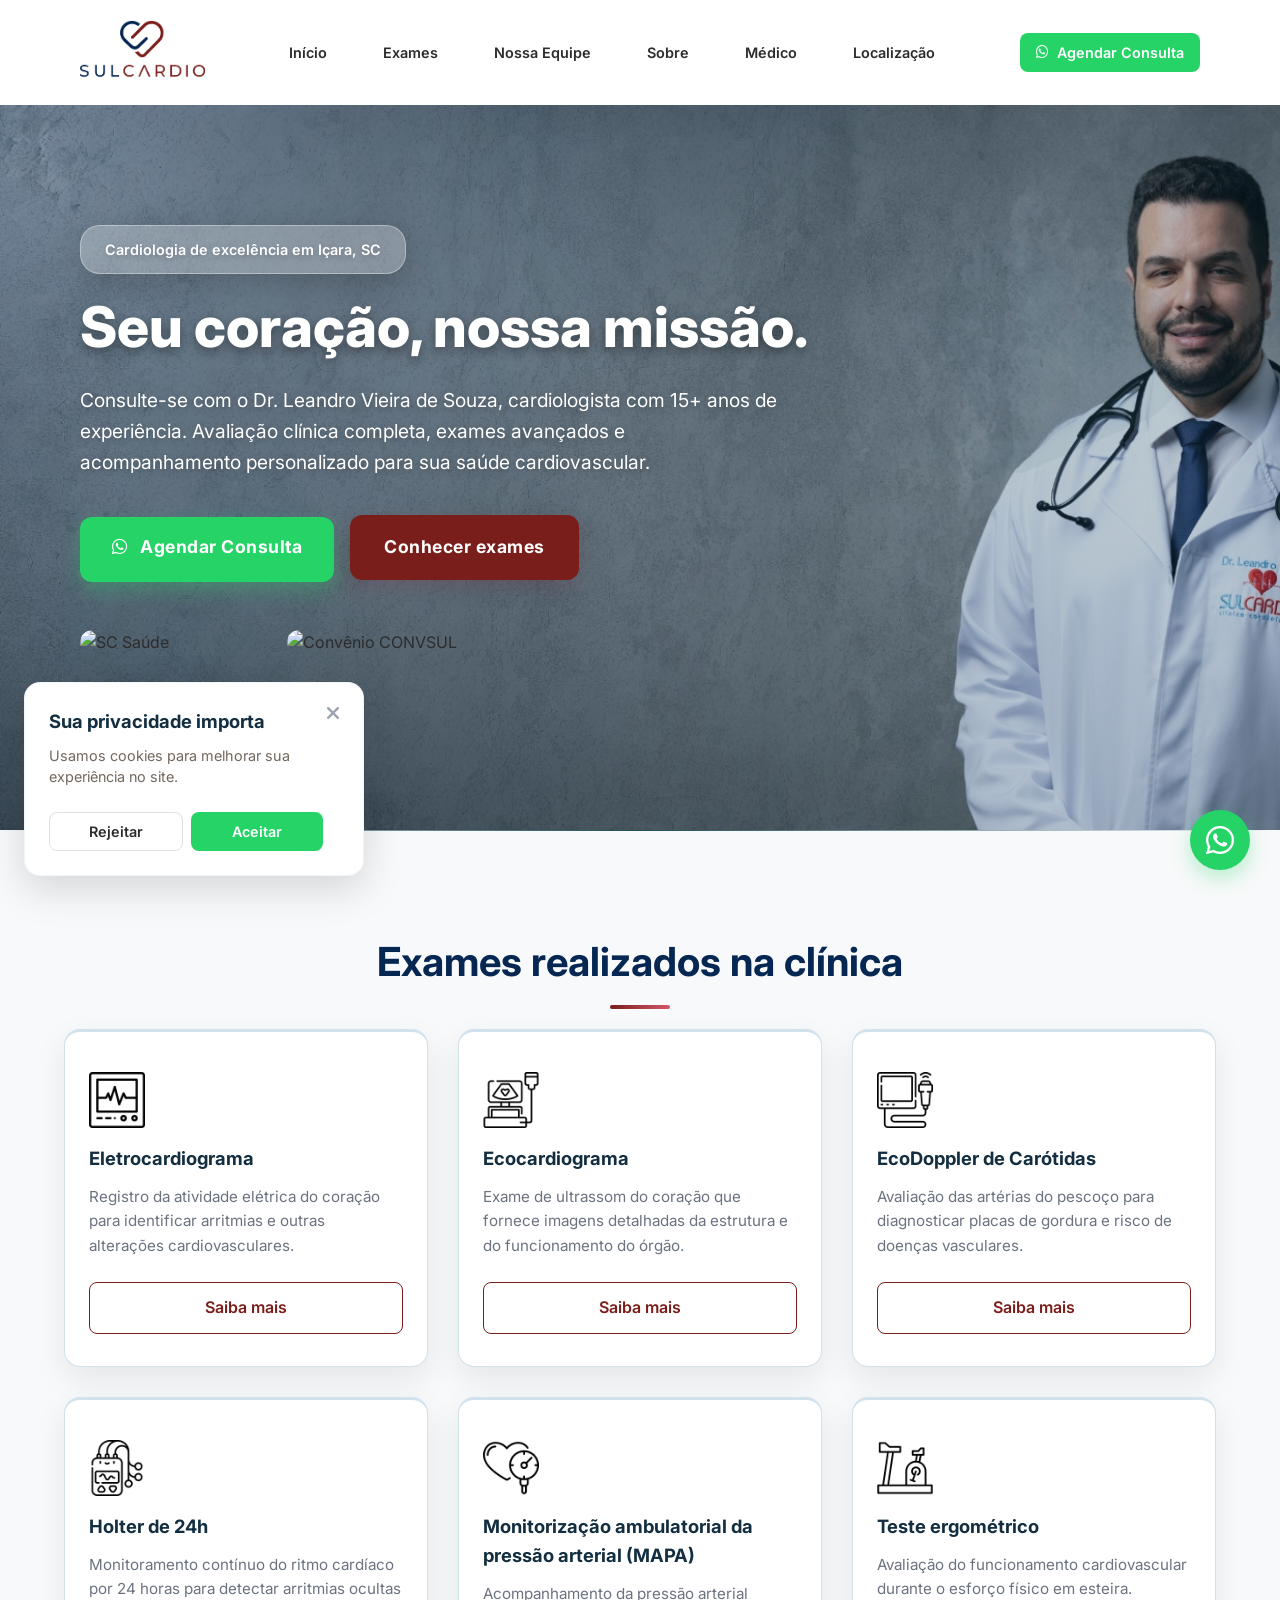
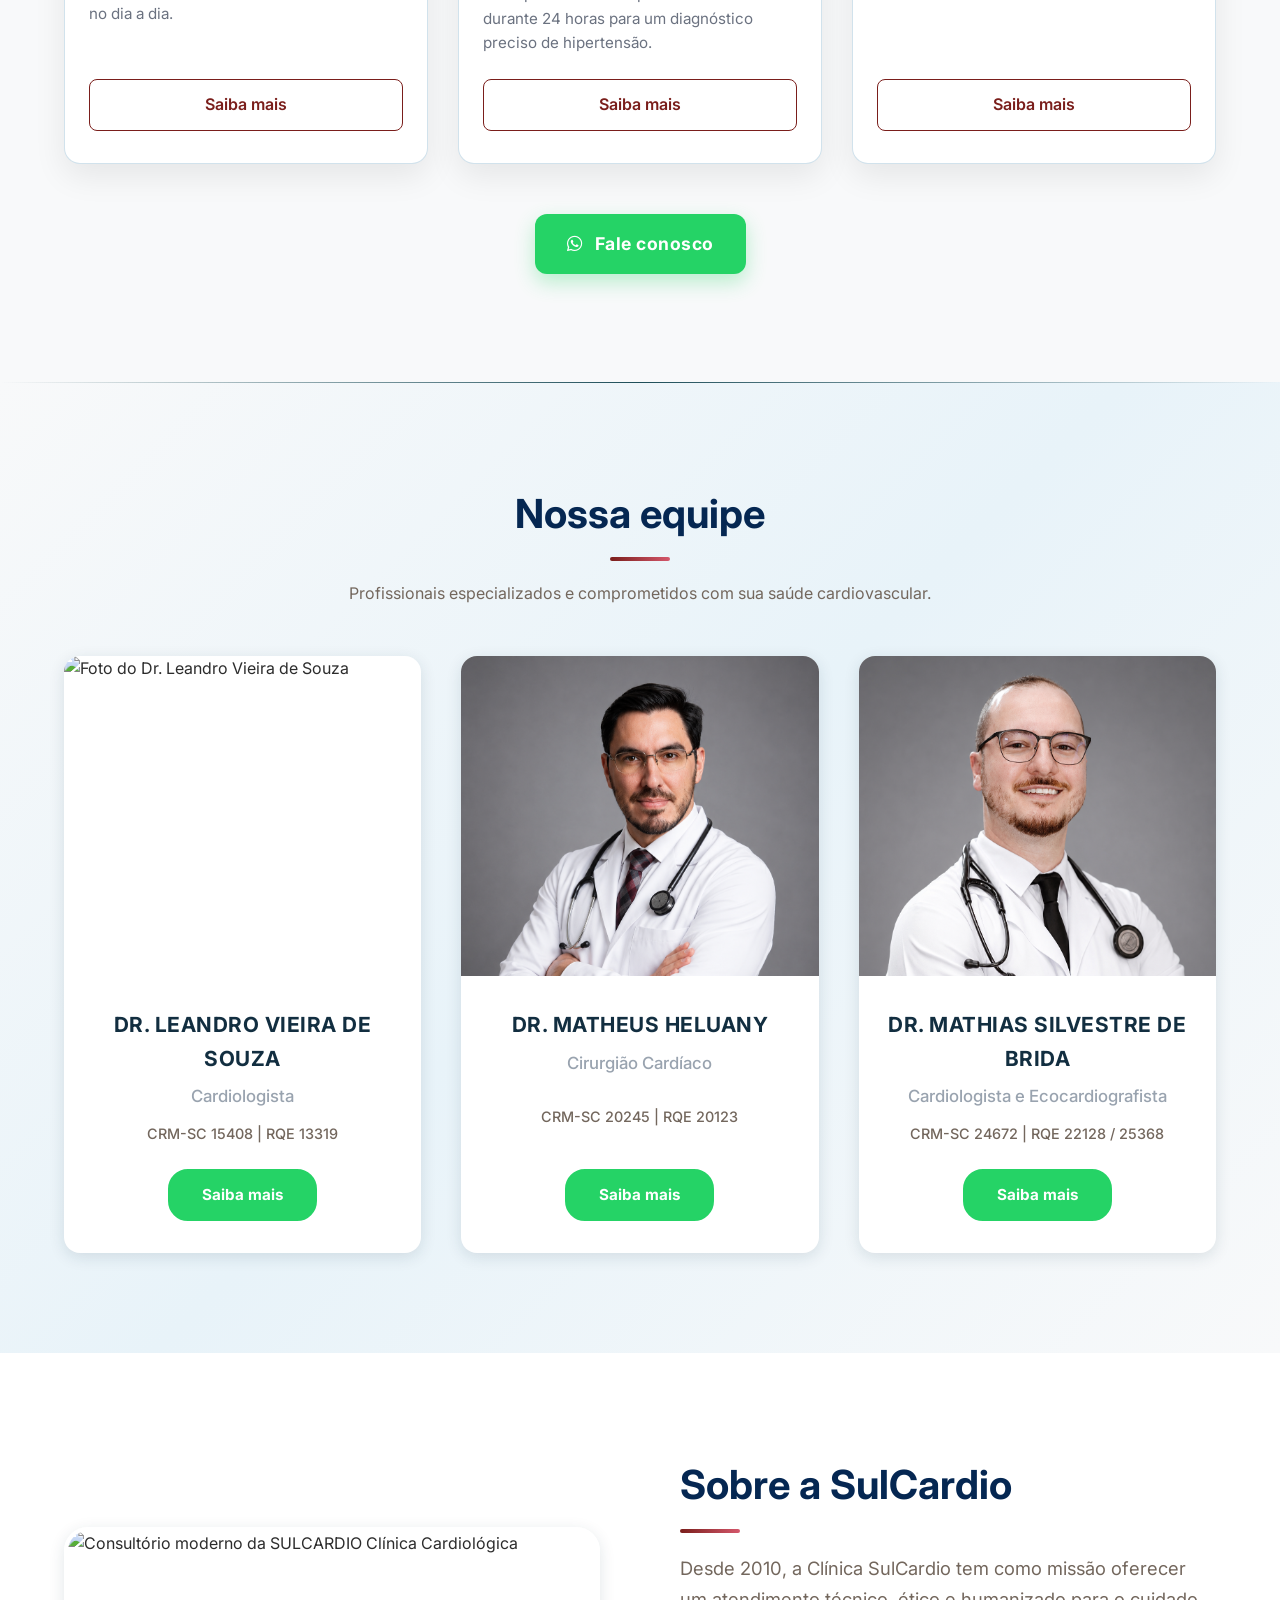
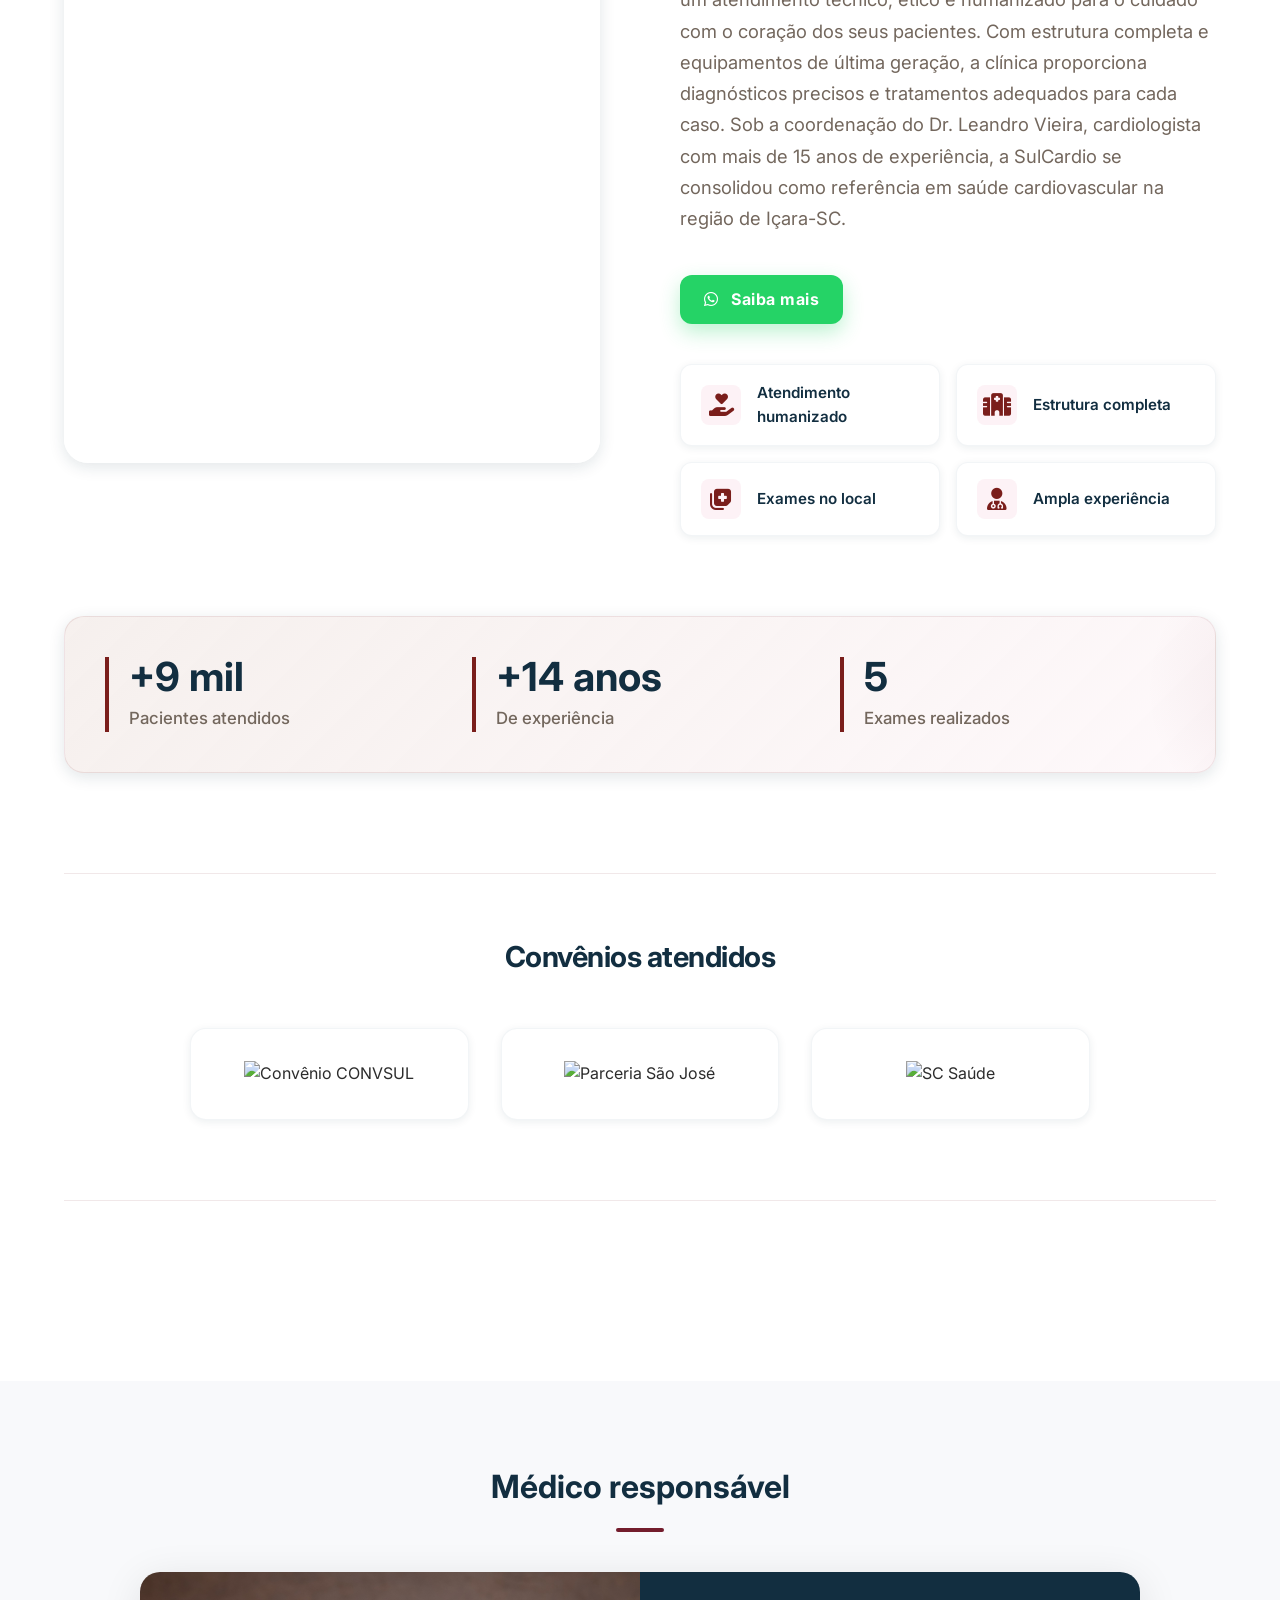
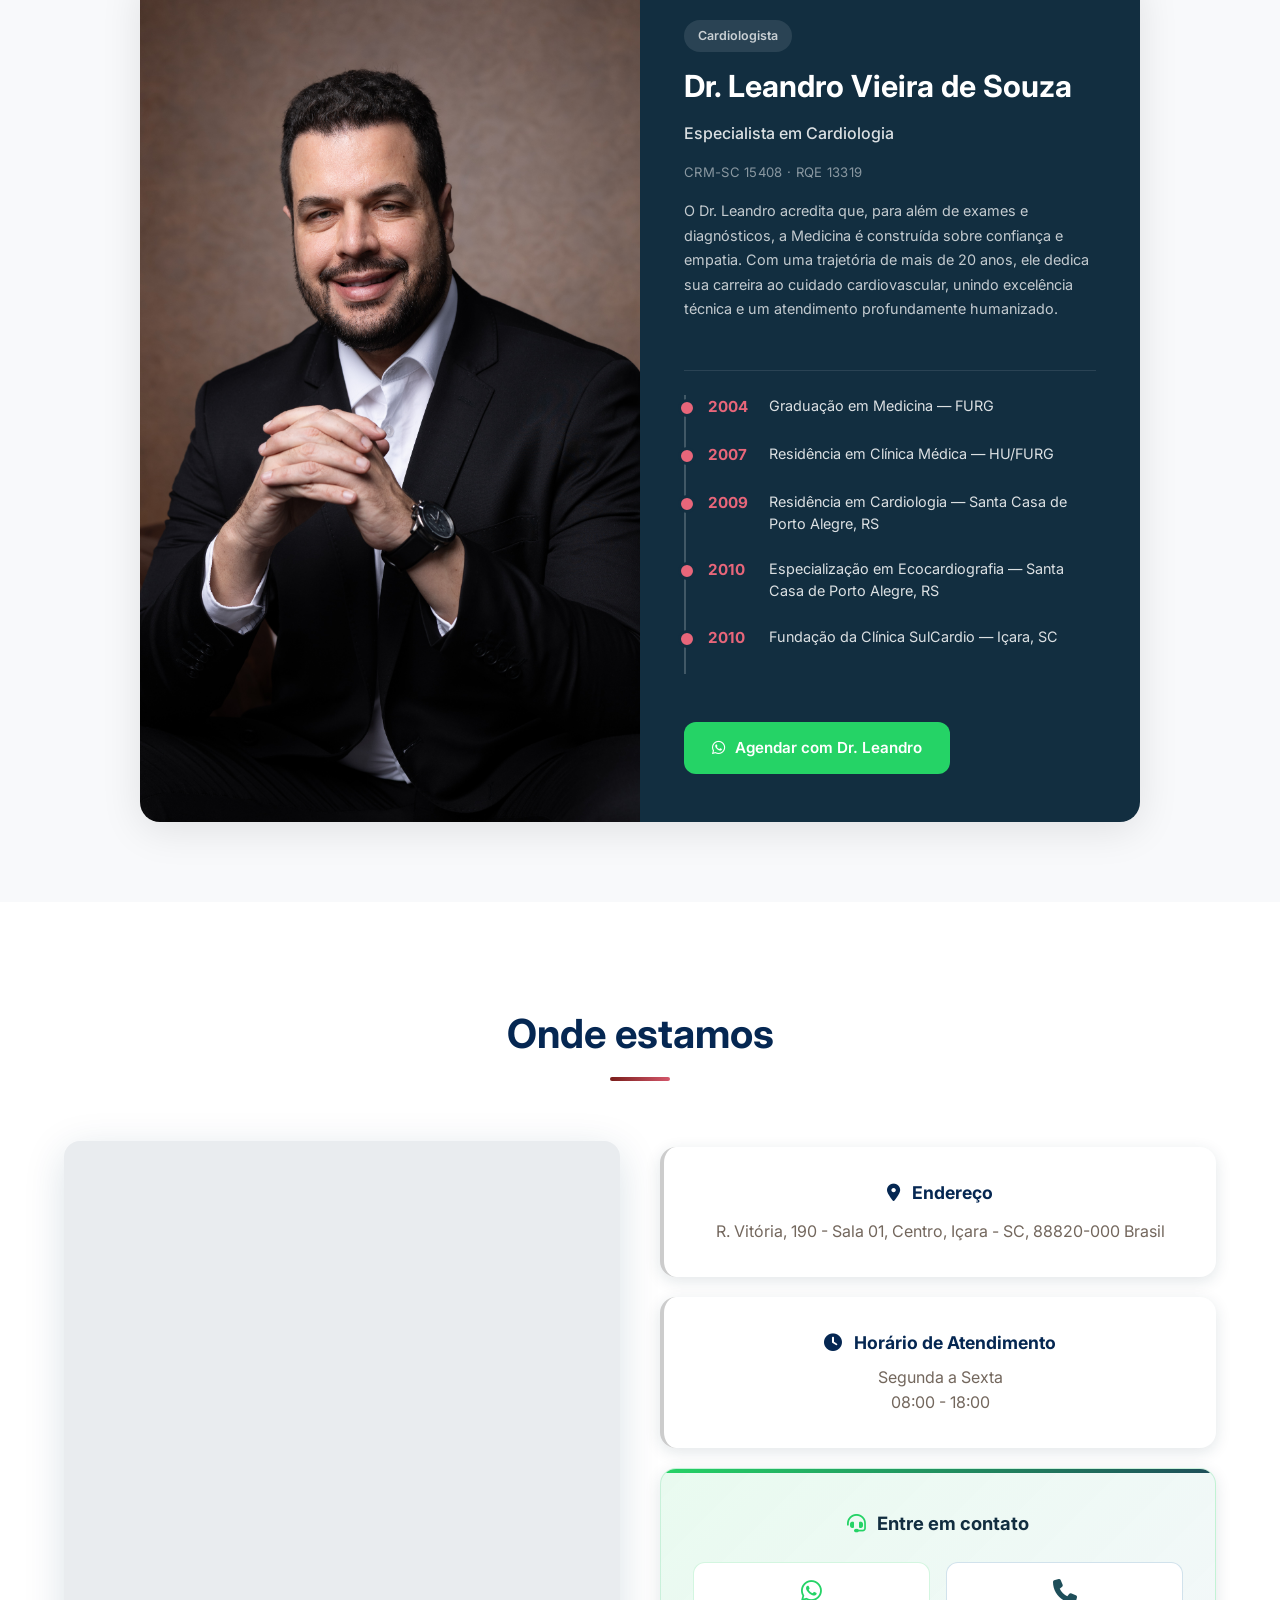
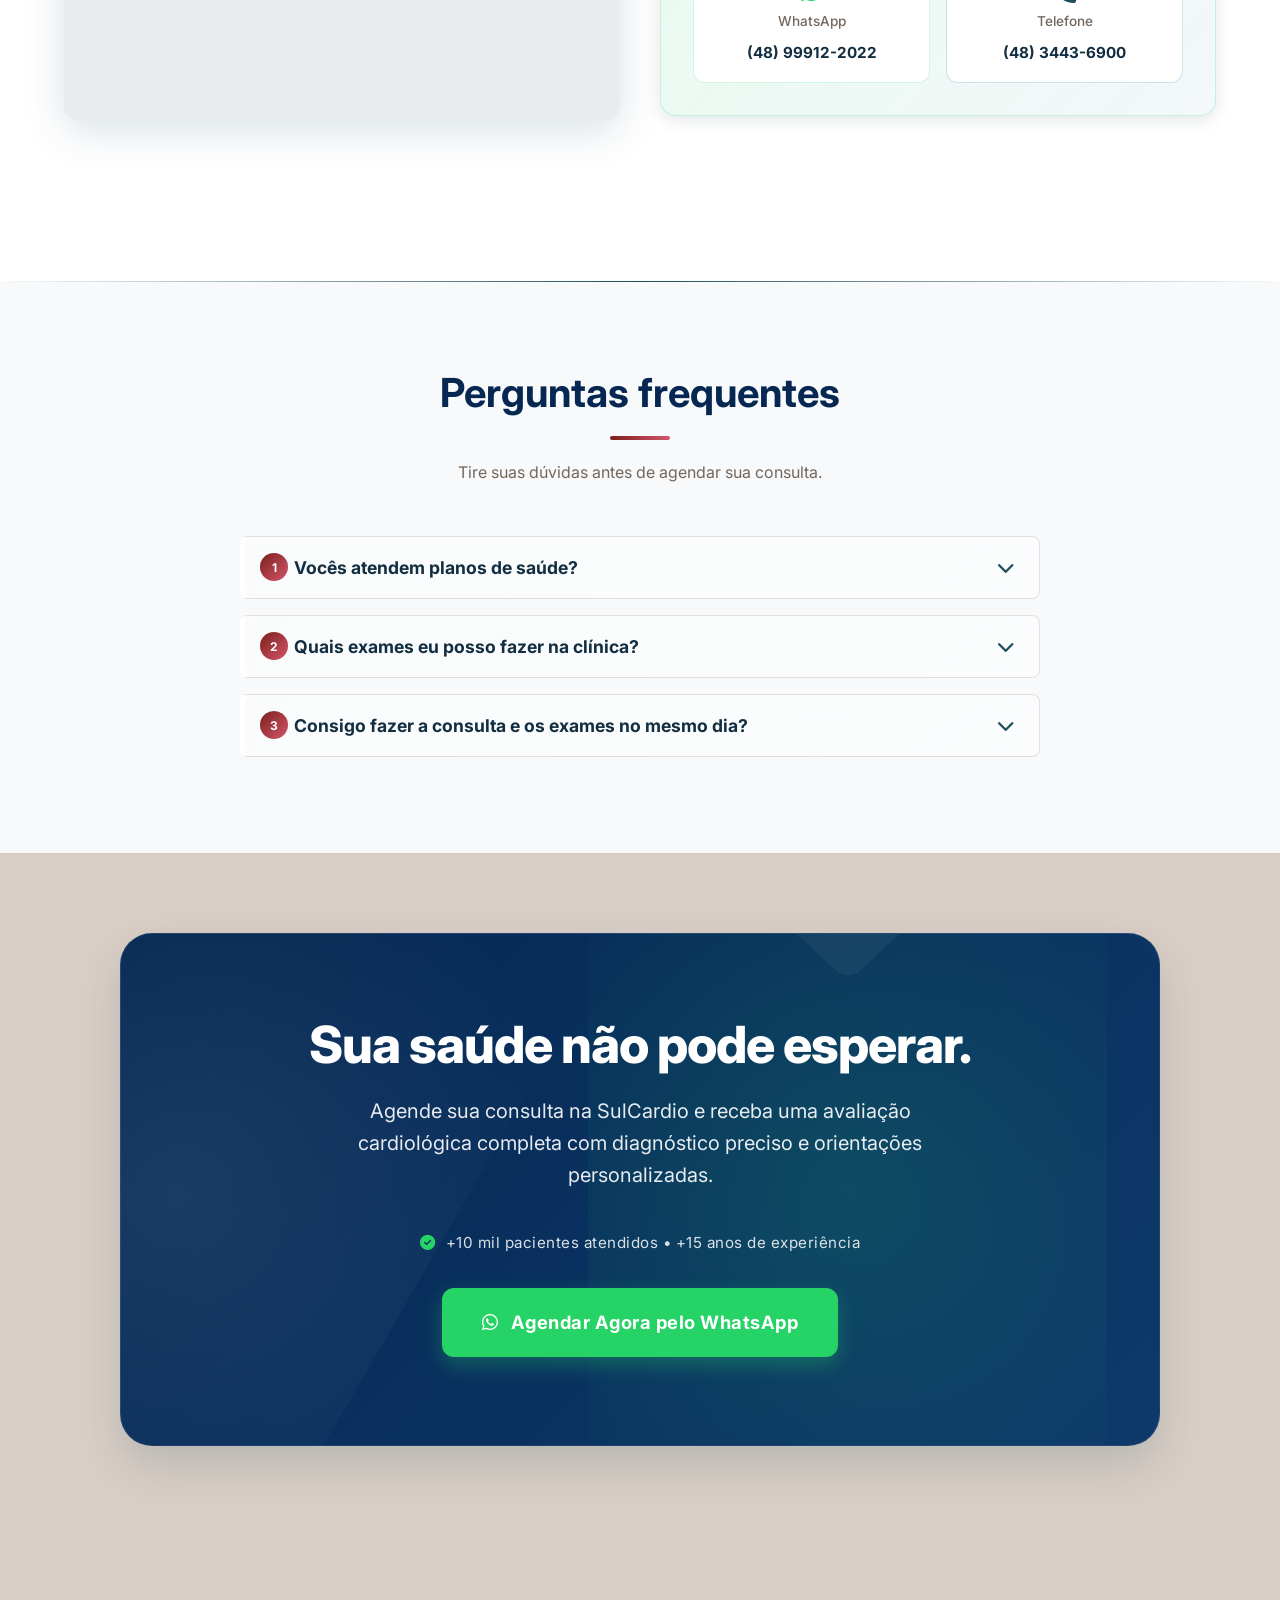
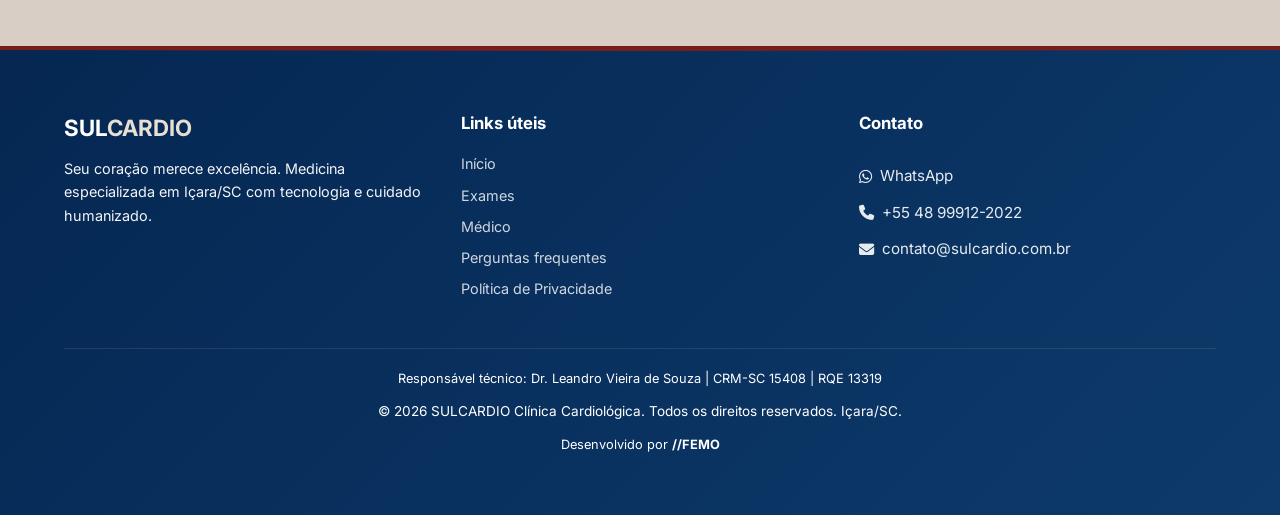
==== commit 65ff8617: "Adiciona Dr. Matheus Heluany e Dr. Mathias Silvestre de Brida - Atualiza seção Nossa Equipe com dois" ====
--- a/Site Clinica Leandro/index.html
+++ b/Site Clinica Leandro/index.html
@@ -295,26 +295,22 @@
                 </div>
 
                 <div class="team-card-new">
-                    <div class="team-card-placeholder" aria-label="Foto da profissional">
-                        <i class="fas fa-user-md" aria-hidden="true"></i>
-                    </div>
+                    <img src="Matheus.png" alt="Foto do Dr. Matheus Heluany" class="team-card-image">
                     <div class="team-card-content">
-                        <h3 class="team-card-name">Dra. Nome Sobrenome</h3>
-                        <p class="team-card-specialty">Clínica Geral</p>
-                        <p class="team-card-credentials">CRM-SC XXXXX | RQE XXXXX</p>
-                        <a href="https://wa.me/5548999122022?text=Olá! Gostaria de agendar uma consulta com a Dra." target="_blank" rel="noopener noreferrer" class="btn-saiba-mais-team">Saiba mais</a>
+                        <h3 class="team-card-name">Dr. Matheus Heluany</h3>
+                        <p class="team-card-specialty">Cirurgião Cardíaco</p>
+                        <p class="team-card-credentials">CRM-SC 20245 | RQE 20123</p>
+                        <a href="https://wa.me/5548999122022?text=Olá! Gostaria de agendar uma consulta com o Dr. Matheus Heluany." target="_blank" rel="noopener noreferrer" class="btn-saiba-mais-team">Saiba mais</a>
                     </div>
                 </div>
 
                 <div class="team-card-new">
-                    <div class="team-card-placeholder" aria-label="Foto do profissional">
-                        <i class="fas fa-user-md" aria-hidden="true"></i>
-                    </div>
+                    <img src="Mathias.png" alt="Foto do Dr. Mathias Silvestre de Brida" class="team-card-image">
                     <div class="team-card-content">
-                        <h3 class="team-card-name">Dr. Nome Sobrenome</h3>
-                        <p class="team-card-specialty">Cardiologista</p>
-                        <p class="team-card-credentials">CRM-SC XXXXX | RQE XXXXX</p>
-                        <a href="https://wa.me/5548999122022?text=Olá! Gostaria de agendar uma consulta com o Dr." target="_blank" rel="noopener noreferrer" class="btn-saiba-mais-team">Saiba mais</a>
+                        <h3 class="team-card-name">Dr. Mathias Silvestre de Brida</h3>
+                        <p class="team-card-specialty">Cardiologista e Ecocardiografista</p>
+                        <p class="team-card-credentials">CRM-SC 24672 | RQE 22128 / 25368</p>
+                        <a href="https://wa.me/5548999122022?text=Olá! Gostaria de agendar uma consulta com o Dr. Mathias Silvestre de Brida." target="_blank" rel="noopener noreferrer" class="btn-saiba-mais-team">Saiba mais</a>
                     </div>
                 </div>
             </div>
